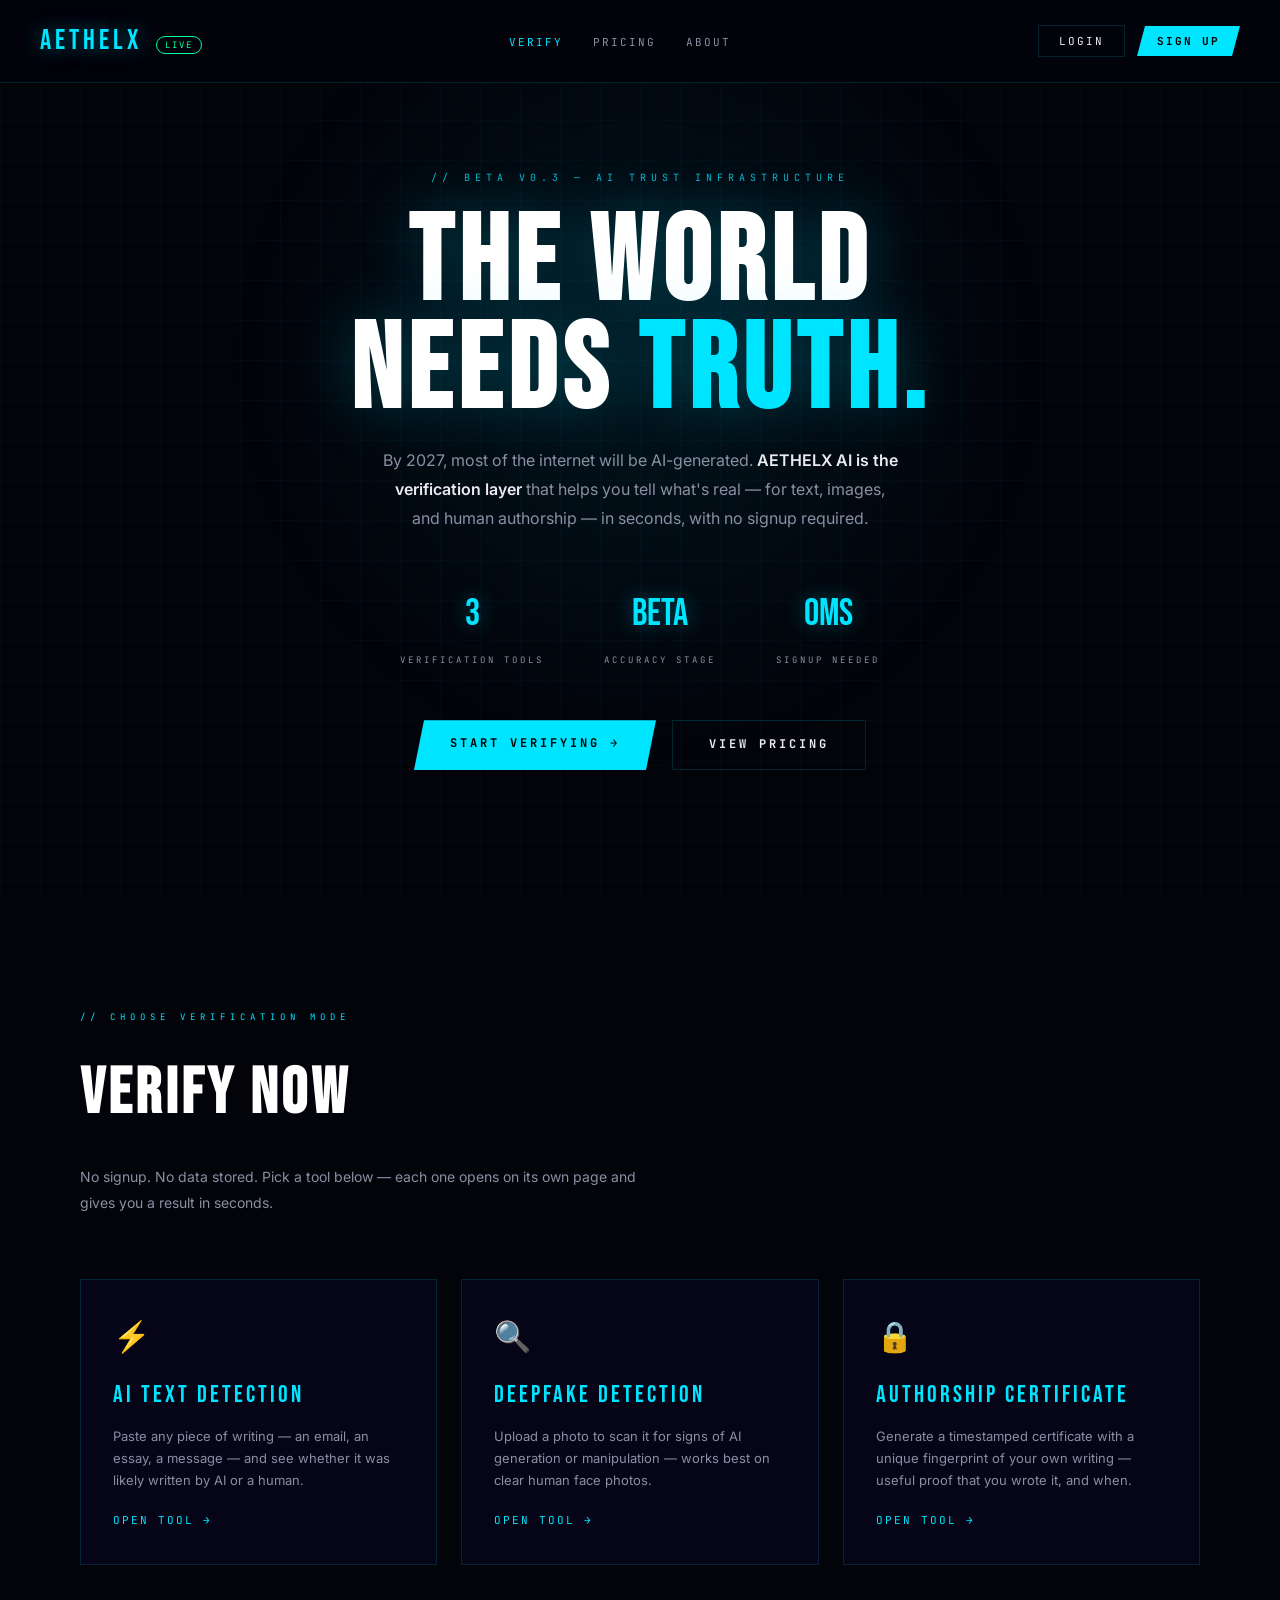
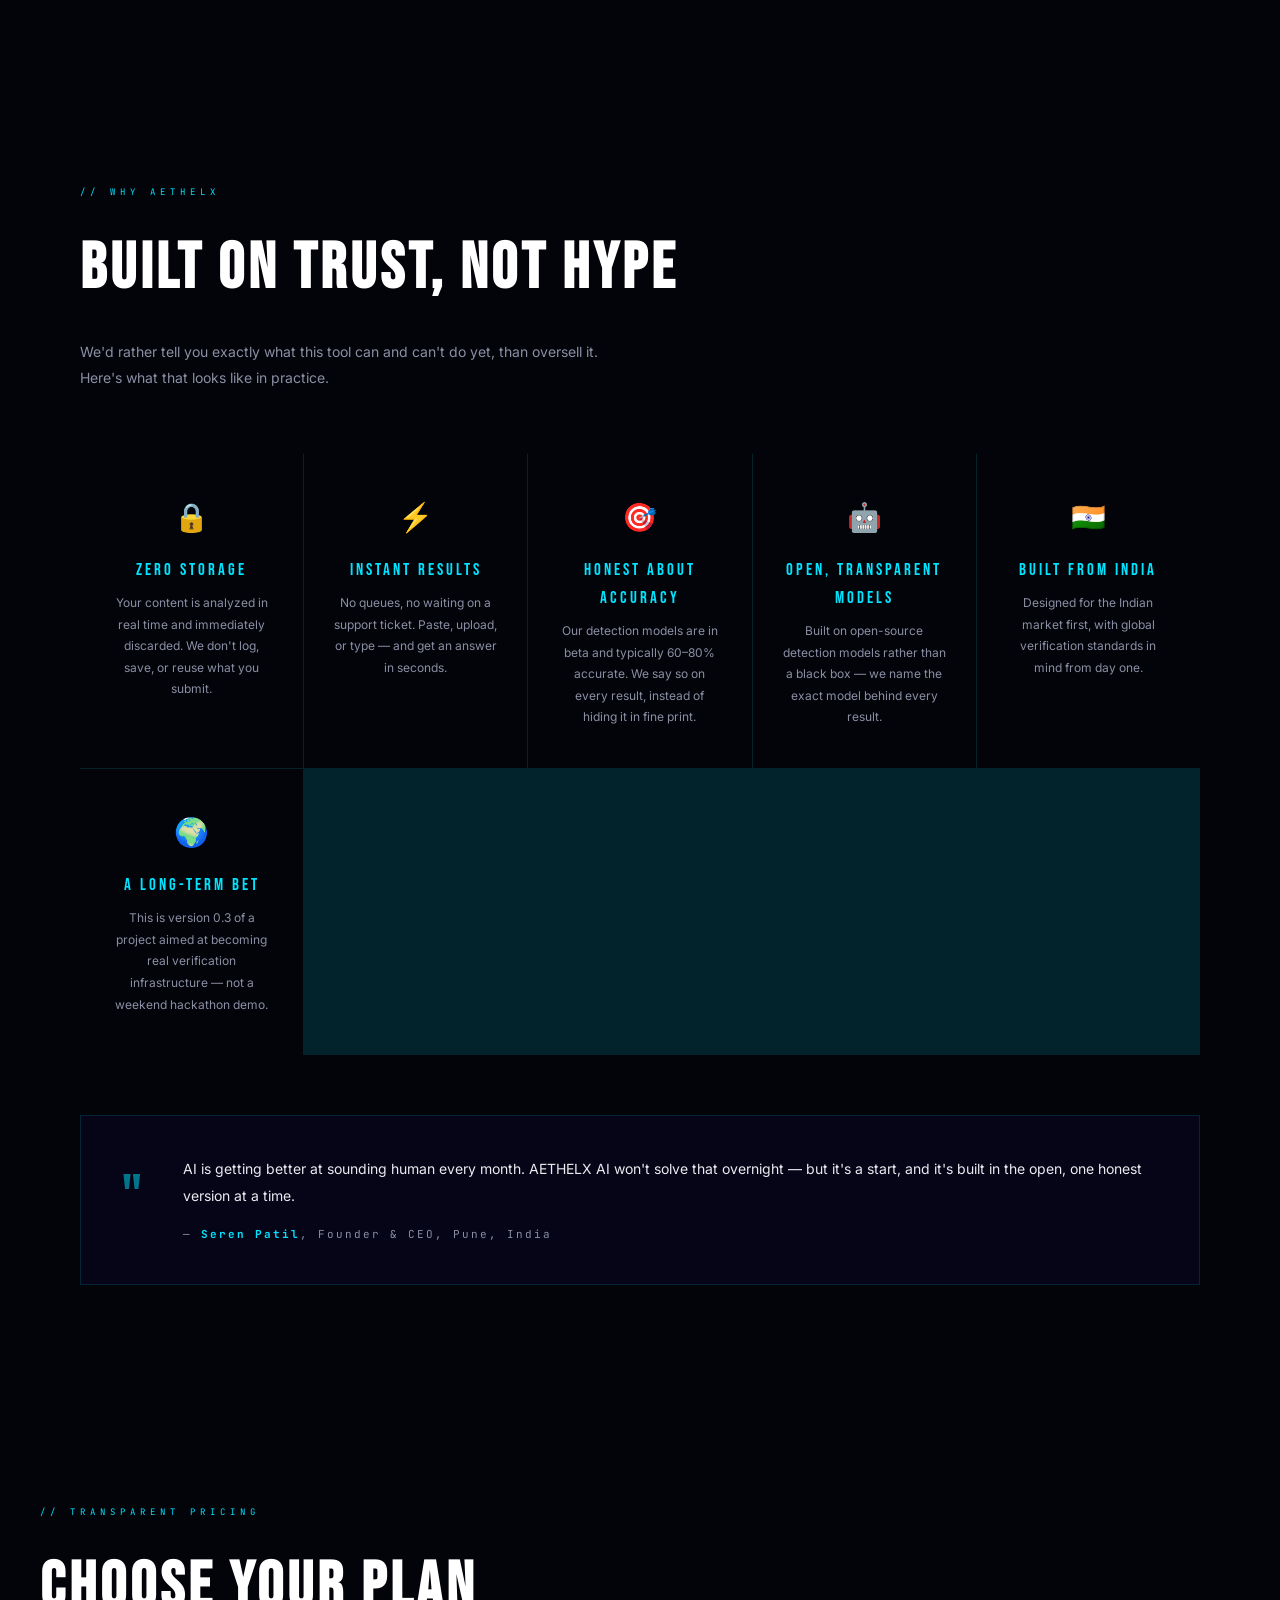
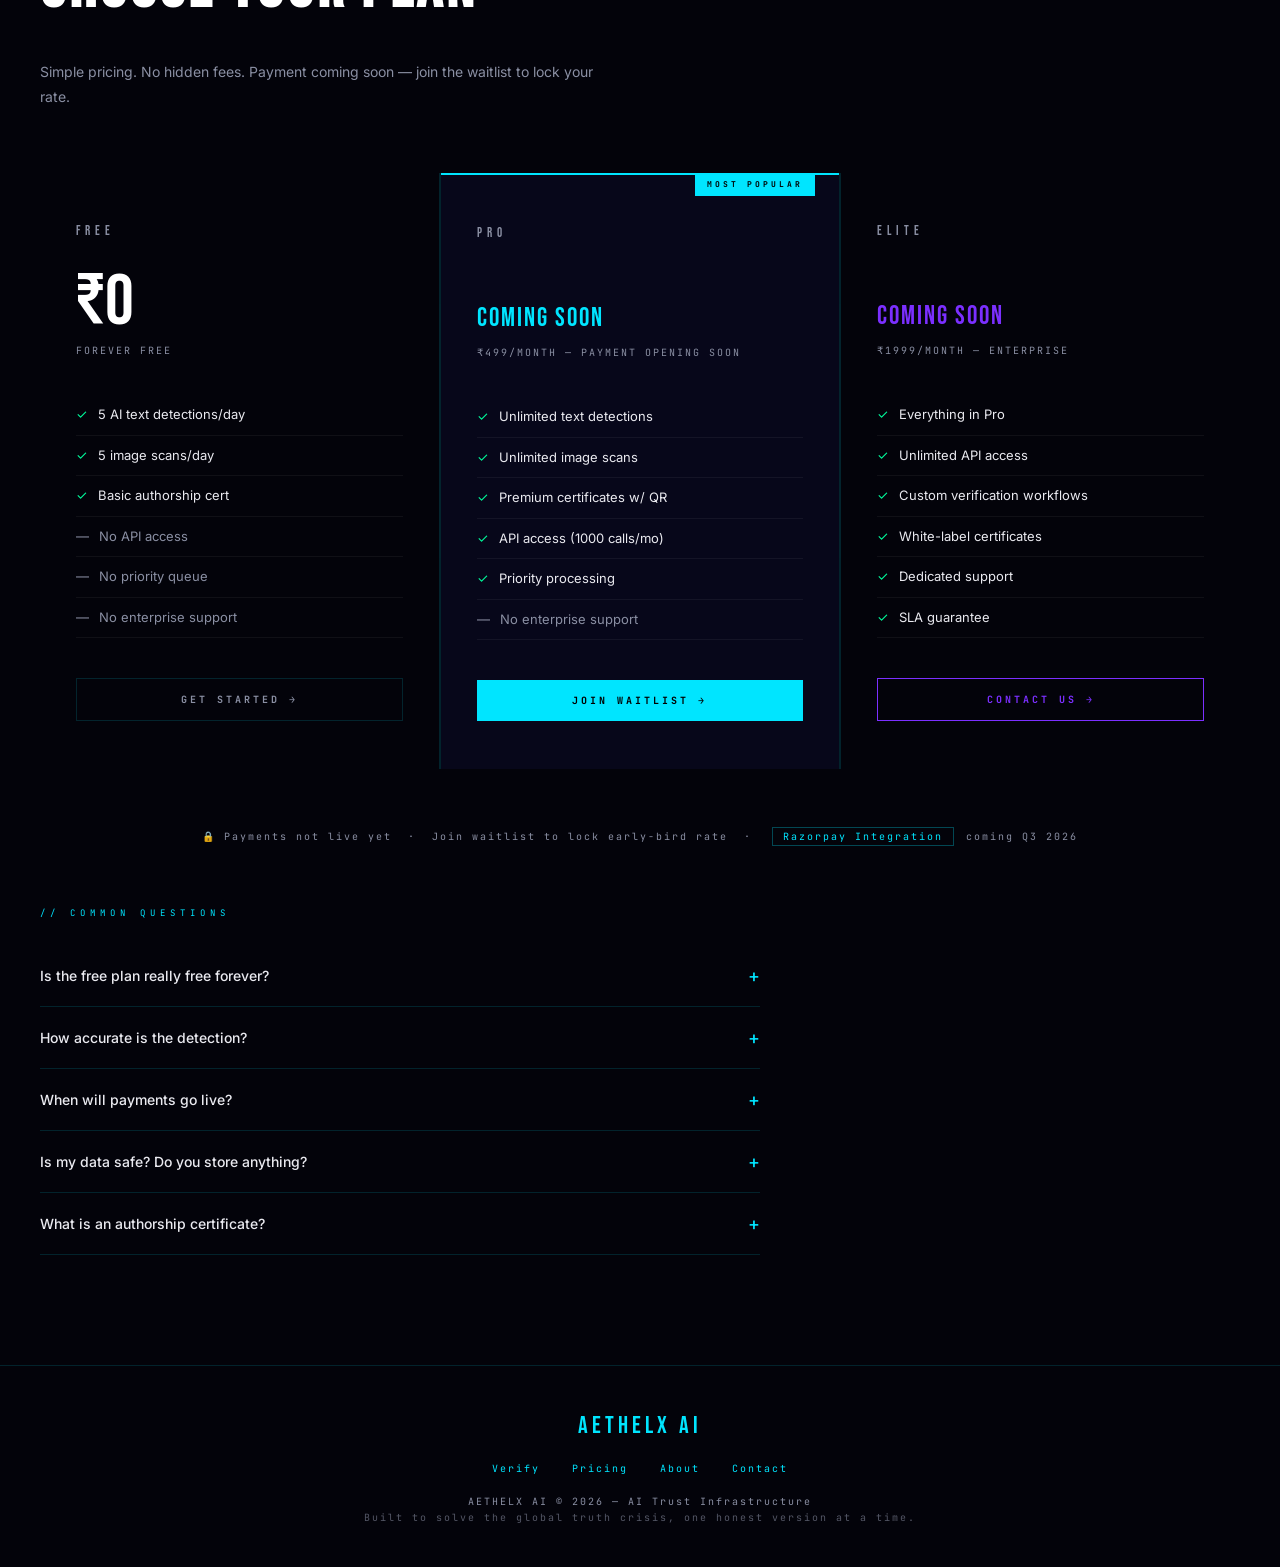
==== index.html @ ecbe35b3 "Update title and add favicon links in index.html" ====
<!DOCTYPE html>
<html lang="en">
<head>
<meta charset="UTF-8" />
<meta name="viewport" content="width=device-width, initial-scale=1.0" />
<link rel="icon" type="image/png" sizes="32x32" href="favicon-32.png" /> <link rel="icon" type="image/png" sizes="192x192" href="favicon-192.png" />
<meta name="description" content="AETHELX AI verifies what's real in a world full of AI — detect AI-written text, spot deepfake images, and certify your own writing, free and instant." />
<link href="https://fonts.googleapis.com/css2?family=Bebas+Neue&family=Inter:wght@400;500;600;700&family=JetBrains+Mono:wght@300;400;500;700&display=swap" rel="stylesheet" />
<link rel="stylesheet" href="styles.css" />
</head>
<body>

<nav>
  <div>
    <a href="index.html" class="nav-logo">AETHELX</a>
    <span class="nav-badge">LIVE</span>
  </div>
  <ul class="nav-links">
    <li><a href="index.html#tools" class="active">Verify</a></li>
    <li><a href="index.html#pricing">Pricing</a></li>
    <li><a href="index.html#about">About</a></li>
  </ul>
  <div class="nav-auth">
    <button class="btn-login" onclick="openAuth('login')">Login</button>
    <button class="btn-signup" onclick="openAuth('signup')">Sign Up</button>
  </div>
</nav>

<div class="hero">
  <p class="hero-tag">// Beta v0.3 — AI Trust Infrastructure</p>
  <h1>THE WORLD<br>NEEDS <span>TRUTH.</span></h1>
  <p class="hero-sub">By 2027, most of the internet will be AI-generated. <strong>AETHELX AI is the verification layer</strong> that helps you tell what's real — for text, images, and human authorship — in seconds, with no signup required.</p>
  <div class="hero-stats">
    <div class="stat"><span class="stat-val">3</span><span class="stat-label">Verification Tools</span></div>
    <div class="stat"><span class="stat-val">Beta</span><span class="stat-label">Accuracy Stage</span></div>
    <div class="stat"><span class="stat-val">0ms</span><span class="stat-label">Signup Needed</span></div>
  </div>
  <div class="hero-cta">
    <a href="#tools" class="cta-primary">Start Verifying →</a>
    <a href="#pricing" class="cta-secondary">View Pricing</a>
  </div>
</div>

<!-- TOOLS OVERVIEW -->
<section id="tools">
  <div class="reveal">
    <p class="section-tag">// Choose Verification Mode</p>
    <h2 class="section-title">VERIFY NOW</h2>
    <p class="section-sub">No signup. No data stored. Pick a tool below — each one opens on its own page and gives you a result in seconds.</p>
  </div>

  <div class="tools-nav-grid">
    <a href="text-detector.html" class="tools-nav-card reveal">
      <span class="tool-icon">⚡</span>
      <div class="tool-name">AI Text Detection</div>
      <p>Paste any piece of writing — an email, an essay, a message — and see whether it was likely written by AI or a human.</p>
      <span class="go">Open tool →</span>
    </a>
    <a href="image-detector.html" class="tools-nav-card reveal">
      <span class="tool-icon">🔍</span>
      <div class="tool-name">Deepfake Detection</div>
      <p>Upload a photo to scan it for signs of AI generation or manipulation — works best on clear human face photos.</p>
      <span class="go">Open tool →</span>
    </a>
    <a href="certificate.html" class="tools-nav-card reveal">
      <span class="tool-icon">🔒</span>
      <div class="tool-name">Authorship Certificate</div>
      <p>Generate a timestamped certificate with a unique fingerprint of your own writing — useful proof that you wrote it, and when.</p>
      <span class="go">Open tool →</span>
    </a>
  </div>
</section>

<!-- ABOUT / TRUST -->
<section id="about">
  <div class="reveal">
    <p class="section-tag">// Why AETHELX</p>
    <h2 class="section-title">BUILT ON TRUST, NOT HYPE</h2>
    <p class="section-sub">We'd rather tell you exactly what this tool can and can't do yet, than oversell it. Here's what that looks like in practice.</p>
  </div>

  <div class="trust-grid reveal">
    <div class="trust-item">
      <span class="trust-icon">🔒</span>
      <div class="trust-title">Zero Storage</div>
      <div class="trust-desc">Your content is analyzed in real time and immediately discarded. We don't log, save, or reuse what you submit.</div>
    </div>
    <div class="trust-item">
      <span class="trust-icon">⚡</span>
      <div class="trust-title">Instant Results</div>
      <div class="trust-desc">No queues, no waiting on a support ticket. Paste, upload, or type — and get an answer in seconds.</div>
    </div>
    <div class="trust-item">
      <span class="trust-icon">🎯</span>
      <div class="trust-title">Honest About Accuracy</div>
      <div class="trust-desc">Our detection models are in beta and typically 60–80% accurate. We say so on every result, instead of hiding it in fine print.</div>
    </div>
    <div class="trust-item">
      <span class="trust-icon">🤖</span>
      <div class="trust-title">Open, Transparent Models</div>
      <div class="trust-desc">Built on open-source detection models rather than a black box — we name the exact model behind every result.</div>
    </div>
    <div class="trust-item">
      <span class="trust-icon">🇮🇳</span>
      <div class="trust-title">Built From India</div>
      <div class="trust-desc">Designed for the Indian market first, with global verification standards in mind from day one.</div>
    </div>
    <div class="trust-item">
      <span class="trust-icon">🌍</span>
      <div class="trust-title">A Long-Term Bet</div>
      <div class="trust-desc">This is version 0.3 of a project aimed at becoming real verification infrastructure — not a weekend hackathon demo.</div>
    </div>
  </div>

  <div class="founder-note reveal">
    <div class="quote-mark">"</div>
    <div>
      <p>AI is getting better at sounding human every month. AETHELX AI won't solve that overnight — but it's a start, and it's built in the open, one honest version at a time.</p>
      <div class="sig">— <strong>Seren Patil</strong>, Founder & CEO, Pune, India</div>
    </div>
  </div>
</section>

<!-- PRICING -->
<section id="pricing" style="max-width:100%;padding:110px 40px">
  <div style="max-width:1200px;margin:0 auto">
    <div class="reveal">
      <p class="section-tag">// Transparent Pricing</p>
      <h2 class="section-title">CHOOSE YOUR PLAN</h2>
      <p class="section-sub">Simple pricing. No hidden fees. Payment coming soon — join the waitlist to lock your rate.</p>
    </div>

    <div class="pricing-grid reveal">
      <div class="pricing-card">
        <div class="plan-name">Free</div>
        <div class="plan-price">₹0</div>
        <div class="plan-period">Forever free</div>
        <ul class="plan-features">
          <li><span class="check">✓</span> 5 AI text detections/day</li>
          <li><span class="check">✓</span> 5 image scans/day</li>
          <li><span class="check">✓</span> Basic authorship cert</li>
          <li class="muted"><span class="cross">—</span> No API access</li>
          <li class="muted"><span class="cross">—</span> No priority queue</li>
          <li class="muted"><span class="cross">—</span> No enterprise support</li>
        </ul>
        <button class="btn-plan btn-plan-free" onclick="openWaitlist('Free')">GET STARTED →</button>
      </div>

      <div class="pricing-card featured">
        <div class="plan-badge">Most Popular</div>
        <div class="plan-name">Pro</div>
        <div class="plan-price"><span class="coming">COMING SOON</span></div>
        <div class="plan-period">₹499/month — Payment Opening Soon</div>
        <ul class="plan-features">
          <li><span class="check">✓</span> Unlimited text detections</li>
          <li><span class="check">✓</span> Unlimited image scans</li>
          <li><span class="check">✓</span> Premium certificates w/ QR</li>
          <li><span class="check">✓</span> API access (1000 calls/mo)</li>
          <li><span class="check">✓</span> Priority processing</li>
          <li class="muted"><span class="cross">—</span> No enterprise support</li>
        </ul>
        <button class="btn-plan btn-plan-pro" onclick="openWaitlist('Pro')">JOIN WAITLIST →</button>
      </div>

      <div class="pricing-card">
        <div class="plan-name">Elite</div>
        <div class="plan-price"><span class="coming" style="color:var(--purple)">COMING SOON</span></div>
        <div class="plan-period">₹1999/month — Enterprise</div>
        <ul class="plan-features">
          <li><span class="check">✓</span> Everything in Pro</li>
          <li><span class="check">✓</span> Unlimited API access</li>
          <li><span class="check">✓</span> Custom verification workflows</li>
          <li><span class="check">✓</span> White-label certificates</li>
          <li><span class="check">✓</span> Dedicated support</li>
          <li><span class="check">✓</span> SLA guarantee</li>
        </ul>
        <button class="btn-plan btn-plan-elite" onclick="openWaitlist('Elite')">CONTACT US →</button>
      </div>
    </div>

    <div class="pricing-note reveal">
      🔒 Payments not live yet &nbsp;·&nbsp; Join waitlist to lock early-bird rate &nbsp;·&nbsp;
      <span>Razorpay Integration</span> coming Q3 2026
    </div>

    <div class="reveal">
      <p class="section-tag" style="margin-bottom:24px">// Common Questions</p>
      <div class="faq-list">
        <div class="faq-item">
          <button class="faq-q" onclick="toggleFaq(this)">Is the free plan really free forever?<span class="arrow">+</span></button>
          <div class="faq-a">Yes. The free tier will always exist. We believe verification should be accessible to everyone. Paid plans unlock higher limits and API access for power users and businesses.</div>
        </div>
        <div class="faq-item">
          <button class="faq-q" onclick="toggleFaq(this)">How accurate is the detection?<span class="arrow">+</span></button>
          <div class="faq-a">We're upfront about this: our current models are in beta and typically 60–80% accurate, especially against the newest AI writing styles. Treat results as one signal, not a final verdict. We're actively working on improving accuracy.</div>
        </div>
        <div class="faq-item">
          <button class="faq-q" onclick="toggleFaq(this)">When will payments go live?<span class="arrow">+</span></button>
          <div class="faq-a">We're integrating Razorpay and targeting Q3 2026 for paid plan launch. Join the waitlist now to lock your early-bird pricing — waitlist members get up to 40% off.</div>
        </div>
        <div class="faq-item">
          <button class="faq-q" onclick="toggleFaq(this)">Is my data safe? Do you store anything?<span class="arrow">+</span></button>
          <div class="faq-a">Zero storage. Your text and images are processed in real-time by our AI models and immediately discarded. We never store, log, or analyze your content beyond the immediate verification request.</div>
        </div>
        <div class="faq-item">
          <button class="faq-q" onclick="toggleFaq(this)">What is an authorship certificate?<span class="arrow">+</span></button>
          <div class="faq-a">A cryptographically unique document that proves you wrote a piece of text at a specific time. It includes a unique ID, writing fingerprint analysis, and timestamp — useful for journalists, academics, and creators.</div>
        </div>
      </div>
    </div>
  </div>
</section>

<footer>
  <div style="font-family:'Bebas Neue',sans-serif;font-size:24px;letter-spacing:4px;color:var(--cyan);margin-bottom:16px;">AETHELX AI</div>
  <div style="margin-bottom:16px;">
    <a href="index.html#tools">Verify</a>
    <a href="index.html#pricing">Pricing</a>
    <a href="index.html#about">About</a>
    <a href="mailto:hello@aethelx.com">Contact</a>
  </div>
  AETHELX AI © 2026 — AI Trust Infrastructure<br>
  <span style="color:rgba(138,143,163,0.6)">Built to solve the global truth crisis, one honest version at a time.</span>
</footer>

<!-- AUTH MODAL -->
<div class="modal-overlay" id="auth-modal">
  <div class="modal">
    <button class="modal-close" onclick="closeAuth()">✕</button>
    <div class="modal-tabs">
      <button class="modal-tab active" id="tab-login" onclick="switchTab('login')">LOGIN</button>
      <button class="modal-tab" id="tab-signup" onclick="switchTab('signup')">SIGN UP</button>
    </div>
    <div id="login-form">
      <div class="modal-title">WELCOME BACK</div>
      <div class="modal-sub">Sign in to access your verification history and API keys.</div>
      <div class="form-field"><label class="form-label">Email</label><input type="email" id="login-email" placeholder="you@domain.com" /></div>
      <div class="form-field"><label class="form-label">Password</label><input type="password" id="login-pass" placeholder="••••••••" /></div>
      <button class="btn-auth" onclick="handleLogin()">LOGIN →</button>
      <div class="form-alt">No account? <a onclick="switchTab('signup')">Sign up free</a></div>
    </div>
    <div id="signup-form" style="display:none">
      <div class="modal-title">JOIN AETHELX</div>
      <div class="modal-sub">Create your free account. No credit card required.</div>
      <div class="form-field"><label class="form-label">Full Name</label><input type="text" id="signup-name" placeholder="Seren Patil" /></div>
      <div class="form-field"><label class="form-label">Email</label><input type="email" id="signup-email" placeholder="you@domain.com" /></div>
      <div class="form-field"><label class="form-label">Password</label><input type="password" id="signup-pass" placeholder="Min 8 characters" /></div>
      <button class="btn-auth" onclick="handleSignup()">CREATE ACCOUNT →</button>
      <div class="form-alt">Have an account? <a onclick="switchTab('login')">Login</a></div>
    </div>
    <div class="auth-success" id="auth-success">
      <span class="big">✅</span>
      <p id="success-msg">ACCOUNT CREATED — WELCOME TO AETHELX</p>
    </div>
  </div>
</div>

<!-- WAITLIST MODAL -->
<div class="waitlist-overlay" id="waitlist-modal">
  <div class="waitlist-box">
    <button class="modal-close" onclick="closeWaitlist()">✕</button>
    <div class="waitlist-plan-name" id="waitlist-plan-label">PRO PLAN</div>
    <div class="modal-title">JOIN WAITLIST</div>
    <div class="modal-sub">Payments open Q3 2026. Join now to lock early-bird pricing — up to 40% off.</div>
    <div class="form-field"><label class="form-label">Your Name</label><input type="text" id="wl-name" placeholder="Your name" /></div>
    <div class="form-field"><label class="form-label">Email</label><input type="email" id="wl-email" placeholder="you@domain.com" /></div>
    <button class="btn-auth" onclick="submitWaitlist()">LOCK MY SPOT →</button>
    <div id="wl-success" style="display:none;text-align:center;padding:20px">
      <div style="font-size:40px;margin-bottom:12px">🎯</div>
      <div style="color:var(--green);font-family:'JetBrains Mono',monospace;font-size:11px;letter-spacing:2px">YOU'RE ON THE LIST!</div>
      <div style="color:var(--muted);font-size:12px;margin-top:8px">We'll notify you when payments go live.</div>
    </div>
  </div>
</div>

<div class="notif" id="notif"></div>

<script src="shared.js"></script>
</body>
</html>
---- styles.css ----
/* ═══════════════════════════════════════════
   AETHELX — Shared Styles (v2, polished)
   Used by: index.html, text-detector.html,
            image-detector.html, certificate.html
   ═══════════════════════════════════════════ */

:root {
  --bg: #03030a;
  --bg2: #07071a;
  --cyan: #00e5ff;
  --cyan2: #00b8d4;
  --green: #00ff9d;
  --red: #ff3d71;
  --purple: #7b2fff;
  --text: #eaeaf0;
  --muted: #8a8fa3;
  --border: rgba(0,229,255,0.14);
  --glass: rgba(0,229,255,0.04);
  --card: rgba(7,7,26,0.85);
}

*, *::before, *::after { box-sizing: border-box; margin: 0; padding: 0; }
html { scroll-behavior: smooth; }

body {
  background: var(--bg);
  color: var(--text);
  font-family: 'Inter', -apple-system, sans-serif;
  font-size: 15px;
  line-height: 1.65;
  min-height: 100vh;
  overflow-x: hidden;
}

.mono { font-family: 'JetBrains Mono', monospace; }

body::before {
  content: '';
  position: fixed;
  inset: 0;
  background-image:
    linear-gradient(rgba(0,229,255,0.03) 1px, transparent 1px),
    linear-gradient(90deg, rgba(0,229,255,0.03) 1px, transparent 1px);
  background-size: 40px 40px;
  pointer-events: none;
  z-index: 0;
}

/* Soft ambient glow behind hero content — adds depth without a heavy image */
body::after {
  content: '';
  position: fixed;
  top: -10%;
  left: 50%;
  transform: translateX(-50%);
  width: 900px;
  height: 900px;
  background: radial-gradient(circle, rgba(0,229,255,0.08) 0%, transparent 65%);
  pointer-events: none;
  z-index: 0;
}

/* ─── NAV ─── */
nav {
  position: fixed; top: 0; left: 0; right: 0; z-index: 100;
  display: flex; align-items: center; justify-content: space-between;
  padding: 18px 40px;
  background: rgba(3,3,10,0.9);
  backdrop-filter: blur(12px);
  border-bottom: 1px solid var(--border);
}

.nav-logo {
  font-family: 'Bebas Neue', sans-serif;
  font-size: 28px; letter-spacing: 4px; color: var(--cyan);
  text-shadow: 0 0 20px rgba(0,229,255,0.5);
  text-decoration: none;
}

.nav-badge {
  font-family: 'JetBrains Mono', monospace;
  font-size: 9px; letter-spacing: 2px; color: var(--green);
  border: 1px solid var(--green); padding: 2px 8px; border-radius: 20px;
  margin-left: 10px; vertical-align: middle; animation: pulse 2s infinite;
}
@keyframes pulse { 0%,100%{opacity:1} 50%{opacity:0.4} }

.nav-links { display: flex; gap: 30px; align-items: center; list-style: none; }
.nav-links a {
  color: var(--muted); text-decoration: none;
  font-family: 'JetBrains Mono', monospace;
  font-size: 11px; letter-spacing: 2px; text-transform: uppercase;
  transition: color 0.3s;
}
.nav-links a:hover, .nav-links a.active { color: var(--cyan); }

.nav-auth { display: flex; gap: 12px; align-items: center; }

.btn-login {
  background: transparent; border: 1px solid var(--border); color: var(--text);
  font-family: 'JetBrains Mono', monospace; font-size: 11px; letter-spacing: 2px;
  padding: 8px 20px; cursor: pointer; transition: all 0.3s; text-transform: uppercase;
}
.btn-login:hover { border-color: var(--cyan); color: var(--cyan); }

.btn-signup {
  background: var(--cyan); border: none; color: #000;
  font-family: 'JetBrains Mono', monospace; font-size: 11px; font-weight: 700;
  letter-spacing: 2px; padding: 8px 20px; cursor: pointer; transition: all 0.3s;
  text-transform: uppercase;
  clip-path: polygon(8px 0%, 100% 0%, calc(100% - 8px) 100%, 0% 100%);
}
.btn-signup:hover { background: var(--green); transform: translateY(-1px); box-shadow: 0 4px 20px rgba(0,255,157,0.3); }

/* ─── PAGE HEADER (tool pages) ─── */
.page-header { padding: 140px 40px 60px; text-align: center; position: relative; z-index: 1; }
.page-tag {
  font-family: 'JetBrains Mono', monospace;
  font-size: 10px; letter-spacing: 5px; color: var(--cyan);
  text-transform: uppercase; margin-bottom: 20px; opacity: 0.8;
}
.page-title {
  font-family: 'Bebas Neue', sans-serif;
  font-size: clamp(40px, 7vw, 76px);
  letter-spacing: 4px; color: #fff; margin-bottom: 16px;
  text-shadow: 0 0 60px rgba(0,229,255,0.2);
}
.page-sub { font-size: 15px; color: var(--muted); max-width: 560px; margin: 0 auto; line-height: 1.8; }
.back-link {
  display: inline-block; margin-top: 24px;
  font-family: 'JetBrains Mono', monospace;
  font-size: 11px; letter-spacing: 2px; color: var(--muted);
  text-decoration: none; transition: color 0.3s;
}
.back-link:hover { color: var(--cyan); }

/* ─── HERO (homepage) ─── */
.hero {
  position: relative; min-height: 100vh;
  display: flex; flex-direction: column; align-items: center; justify-content: center;
  text-align: center; padding: 120px 40px 80px; z-index: 1;
}
.hero-tag {
  font-family: 'JetBrains Mono', monospace;
  font-size: 10px; letter-spacing: 5px; color: var(--cyan);
  text-transform: uppercase; margin-bottom: 24px; opacity: 0.8;
}
.hero h1 {
  font-family: 'Bebas Neue', sans-serif;
  font-size: clamp(56px, 10vw, 120px); line-height: 0.9; letter-spacing: 6px;
  color: #fff; text-shadow: 0 0 60px rgba(0,229,255,0.25); margin-bottom: 20px;
}
.hero h1 span { color: var(--cyan); }
.hero-sub {
  font-size: 16px; color: var(--muted); max-width: 520px; line-height: 1.8;
  margin-bottom: 50px;
}
.hero-sub strong { color: var(--text); font-weight: 600; }
.hero-stats { display: flex; gap: 60px; justify-content: center; margin-bottom: 50px; flex-wrap: wrap; }
.stat { text-align: center; }
.stat-val { font-family: 'Bebas Neue', sans-serif; font-size: 38px; color: var(--cyan); display: block; text-shadow: 0 0 20px rgba(0,229,255,0.35); }
.stat-label {
  font-family: 'JetBrains Mono', monospace;
  font-size: 9px; letter-spacing: 3px; color: var(--muted); text-transform: uppercase;
}
.hero-cta { display: flex; gap: 16px; flex-wrap: wrap; justify-content: center; }

.cta-primary, .cta-secondary {
  font-family: 'JetBrains Mono', monospace; font-weight: 700; font-size: 12px;
  letter-spacing: 3px; padding: 14px 36px; cursor: pointer; text-transform: uppercase;
  transition: all 0.3s; text-decoration: none; display: inline-block; border: none;
}
.cta-primary {
  background: var(--cyan); color: #000;
  clip-path: polygon(10px 0%, 100% 0%, calc(100% - 10px) 100%, 0% 100%);
}
.cta-primary:hover { background: var(--green); transform: translateY(-2px); box-shadow: 0 6px 24px rgba(0,255,157,0.3); }
.cta-secondary { background: transparent; color: var(--text); border: 1px solid var(--border); }
.cta-secondary:hover { border-color: var(--cyan); color: var(--cyan); box-shadow: 0 0 20px rgba(0,229,255,0.15); }

/* ─── SECTION COMMON ─── */
section { position: relative; z-index: 1; padding: 110px 40px; max-width: 1200px; margin: 0 auto; }
.section-tag {
  font-family: 'JetBrains Mono', monospace;
  font-size: 9px; letter-spacing: 5px; color: var(--cyan); text-transform: uppercase; margin-bottom: 16px;
}
.section-title {
  font-family: 'Bebas Neue', sans-serif;
  font-size: clamp(36px, 5vw, 64px); letter-spacing: 4px; color: #fff; margin-bottom: 18px;
}
.section-sub { font-size: 14px; color: var(--muted); line-height: 1.8; max-width: 560px; margin-bottom: 64px; }

/* ─── TOOL CARD (tool pages) ─── */
.tool-page-wrap { max-width: 640px; margin: 0 auto; padding: 0 40px 100px; position: relative; z-index: 1; }
.tool-card {
  background: var(--card); border: 1px solid var(--border); padding: 40px;
  backdrop-filter: blur(10px); position: relative; overflow: hidden;
}
.tool-card::before {
  content: ''; position: absolute; top: 0; left: 0; right: 0; height: 1px;
  background: linear-gradient(90deg, transparent, var(--cyan), transparent);
}
.tool-icon { font-size: 30px; margin-bottom: 16px; display: block; }
.tool-name { font-family: 'Bebas Neue', sans-serif; font-size: 24px; letter-spacing: 3px; color: var(--cyan); margin-bottom: 8px; }
.tool-model {
  font-family: 'JetBrains Mono', monospace;
  font-size: 9px; letter-spacing: 2px; color: var(--muted); margin-bottom: 8px; text-transform: uppercase;
}
.tool-disclaimer {
  font-size: 12px; color: var(--muted); line-height: 1.7;
  background: rgba(255,61,113,0.06); border-left: 2px solid var(--red);
  padding: 12px 14px; margin-bottom: 24px;
}
.tool-disclaimer strong { color: var(--red); }

textarea, input[type="text"], input[type="email"], input[type="password"] {
  width: 100%; background: rgba(0,0,0,0.4); border: 1px solid var(--border);
  color: var(--text); font-family: 'Inter', sans-serif; font-size: 14px;
  padding: 14px; resize: vertical; transition: border-color 0.3s, box-shadow 0.3s; outline: none; min-height: 130px;
}
textarea:focus, input:focus { border-color: var(--cyan); box-shadow: 0 0 0 3px rgba(0,229,255,0.08); }
input[type="text"], input[type="email"], input[type="password"] { min-height: unset; height: 46px; resize: none; }

.char-count {
  font-family: 'JetBrains Mono', monospace;
  font-size: 10px; letter-spacing: 2px; color: var(--muted); margin: 8px 0; text-align: right;
}

.btn-action {
  width: 100%; background: transparent; border: 1px solid var(--cyan); color: var(--cyan);
  font-family: 'JetBrains Mono', monospace; font-size: 12px; font-weight: 700; letter-spacing: 3px;
  padding: 14px; cursor: pointer; text-transform: uppercase; transition: all 0.3s; margin-top: 14px;
}
.btn-action:hover { background: var(--cyan); color: #000; box-shadow: 0 4px 20px rgba(0,229,255,0.25); }
.btn-action:disabled { opacity: 0.4; cursor: not-allowed; }

.result-box {
  margin-top: 24px; padding: 20px; background: rgba(0,0,0,0.3); border: 1px solid var(--border);
  display: none; font-size: 13px; line-height: 1.8; color: var(--text);
}
.result-box.show { display: block; animation: fadeUp 0.4s ease; }
@keyframes fadeUp { from { opacity: 0; transform: translateY(8px); } to { opacity: 1; transform: translateY(0); } }
.result-score { font-family: 'Bebas Neue', sans-serif; font-size: 52px; text-align: center; padding: 10px 0; }
.result-ai { color: var(--red); }
.result-human { color: var(--green); }
.result-label {
  text-align: center; font-family: 'JetBrains Mono', monospace;
  font-size: 11px; letter-spacing: 3px; text-transform: uppercase; color: var(--muted); margin-bottom: 12px;
}
.result-bar { height: 4px; background: rgba(255,255,255,0.1); margin: 8px 0; border-radius: 2px; overflow: hidden; }
.result-bar-fill { height: 100%; background: var(--cyan); transition: width 0.8s ease; }

.drop-zone {
  border: 1px dashed var(--border); padding: 44px; text-align: center; cursor: pointer;
  transition: border-color 0.3s, background 0.3s; background: rgba(0,0,0,0.2);
}
.drop-zone:hover, .drop-zone.drag-over { border-color: var(--cyan); background: rgba(0,229,255,0.03); }
.drop-zone input[type="file"] { display: none; }
.drop-text { font-size: 13px; color: var(--muted); line-height: 2; }
.drop-text small { font-family: 'JetBrains Mono', monospace; font-size: 10px; letter-spacing: 1px; }
#preview-img { max-width: 100%; margin-top: 16px; border: 1px solid var(--border); display: none; }

/* ─── PRICING ─── */
#pricing { max-width: 1200px; }
.pricing-grid { display: grid; grid-template-columns: repeat(3, 1fr); gap: 2px; background: var(--border); margin-bottom: 60px; }
@media (max-width: 768px) {
  .pricing-grid { grid-template-columns: 1fr; }
  nav { padding: 16px 20px; }
  .nav-links { display: none; }
  .tool-page-wrap { padding: 0 20px 80px; }
  section { padding: 80px 24px; }
  .founder-note { flex-direction: column; }
}
.pricing-card { background: var(--bg); padding: 48px 36px; position: relative; transition: background 0.3s; display: flex; flex-direction: column; }
.pricing-card:hover { background: var(--bg2); }
.pricing-card.featured { background: var(--bg2); border-top: 2px solid var(--cyan); }
.plan-badge {
  position: absolute; top: -1px; right: 24px; background: var(--cyan); color: #000;
  font-family: 'JetBrains Mono', monospace; font-size: 8px; font-weight: 700; letter-spacing: 3px;
  padding: 4px 12px; text-transform: uppercase;
}
.plan-name {
  font-family: 'Bebas Neue', sans-serif; font-size: 13px; letter-spacing: 5px; color: var(--muted);
  text-transform: uppercase; margin-bottom: 24px;
}
.plan-price { font-family: 'Bebas Neue', sans-serif; font-size: 72px; line-height: 1; color: #fff; margin-bottom: 4px; }
.plan-price sup { font-size: 24px; vertical-align: top; margin-top: 16px; display: inline-block; color: var(--muted); }
.plan-price .coming { font-size: 26px; color: var(--cyan); letter-spacing: 2px; font-family: 'Bebas Neue', sans-serif; }
.plan-period {
  font-family: 'JetBrains Mono', monospace; font-size: 10px; letter-spacing: 2px; color: var(--muted);
  margin-bottom: 36px; text-transform: uppercase;
}
.plan-features { list-style: none; margin-bottom: 40px; flex: 1; }
.plan-features li {
  font-size: 13px; color: var(--text); padding: 10px 0; border-bottom: 1px solid rgba(255,255,255,0.05);
  display: flex; align-items: center; gap: 10px; line-height: 1.5;
}
.plan-features li .check { color: var(--green); font-size: 13px; flex-shrink: 0; }
.plan-features li .cross { color: var(--muted); font-size: 13px; flex-shrink: 0; }
.plan-features li.muted { color: var(--muted); }
.btn-plan {
  width: 100%; padding: 14px; font-family: 'JetBrains Mono', monospace; font-size: 10px; font-weight: 700;
  letter-spacing: 3px; text-transform: uppercase; cursor: pointer; transition: all 0.3s; border: none;
}
.btn-plan-free { background: transparent; border: 1px solid var(--border); color: var(--muted); }
.btn-plan-free:hover { border-color: var(--cyan); color: var(--cyan); }
.btn-plan-pro { background: var(--cyan); color: #000; }
.btn-plan-pro:hover { background: var(--green); transform: translateY(-2px); box-shadow: 0 6px 20px rgba(0,255,157,0.25); }
.btn-plan-elite { background: transparent; border: 1px solid var(--purple); color: var(--purple); }
.btn-plan-elite:hover { background: var(--purple); color: #fff; }
.pricing-note {
  text-align: center; font-family: 'JetBrains Mono', monospace;
  font-size: 10px; letter-spacing: 2px; color: var(--muted); margin-bottom: 60px;
}
.pricing-note span { color: var(--cyan); border: 1px solid rgba(0,229,255,0.3); padding: 2px 10px; margin: 0 4px; }

/* ─── FAQ ─── */
.faq-list { max-width: 720px; }
.faq-item { border-bottom: 1px solid var(--border); overflow: hidden; }
.faq-q {
  width: 100%; background: none; border: none; color: var(--text); font-family: 'Inter', sans-serif;
  font-size: 14px; font-weight: 500; padding: 20px 0; text-align: left; cursor: pointer;
  display: flex; justify-content: space-between; align-items: center; transition: color 0.3s;
}
.faq-q:hover { color: var(--cyan); }
.faq-q .arrow { font-size: 18px; transition: transform 0.3s; color: var(--cyan); }
.faq-q.open .arrow { transform: rotate(45deg); }
.faq-a {
  max-height: 0; overflow: hidden; font-size: 13px; color: var(--muted); line-height: 1.9;
  transition: max-height 0.4s ease, padding 0.3s;
}
.faq-a.open { max-height: 220px; padding-bottom: 20px; }

/* ─── TRUST GRID (expanded, with hover lift) ─── */
.trust-grid { display: grid; grid-template-columns: repeat(auto-fit, minmax(220px, 1fr)); gap: 1px; background: var(--border); }
.trust-item { background: var(--bg); padding: 40px 30px; text-align: center; transition: background 0.3s, transform 0.3s; }
.trust-item:hover { background: var(--bg2); transform: translateY(-3px); }
.trust-icon { font-size: 28px; margin-bottom: 16px; display: block; }
.trust-title { font-family: 'Bebas Neue', sans-serif; font-size: 17px; letter-spacing: 3px; color: var(--cyan); margin-bottom: 8px; }
.trust-desc { font-size: 12px; color: var(--muted); line-height: 1.8; }

/* ─── FOUNDER / ABOUT NOTE ─── */
.founder-note {
  display: flex; gap: 40px; align-items: center; margin-top: 60px;
  background: var(--card); border: 1px solid var(--border); padding: 40px;
}
.founder-note .quote-mark { font-family: 'Bebas Neue', sans-serif; font-size: 64px; color: var(--cyan); line-height: 1; opacity: 0.5; }
.founder-note p { font-size: 14px; color: var(--text); line-height: 1.9; }
.founder-note .sig { margin-top: 16px; font-family: 'JetBrains Mono', monospace; font-size: 11px; letter-spacing: 2px; color: var(--muted); }
.founder-note .sig strong { color: var(--cyan); }

/* ─── TOOLS OVERVIEW GRID ─── */
.tools-nav-grid { display: grid; grid-template-columns: repeat(auto-fit, minmax(280px, 1fr)); gap: 24px; }
.tools-nav-card {
  background: var(--card); border: 1px solid var(--border); padding: 32px; text-decoration: none;
  display: block; transition: border-color 0.3s, transform 0.3s, box-shadow 0.3s; position: relative; overflow: hidden;
}
.tools-nav-card::before {
  content: ''; position: absolute; top: 0; left: 0; right: 0; height: 1px;
  background: linear-gradient(90deg, transparent, var(--cyan), transparent); opacity: 0; transition: opacity 0.3s;
}
.tools-nav-card:hover { border-color: rgba(0,229,255,0.35); transform: translateY(-4px); box-shadow: 0 12px 32px rgba(0,229,255,0.08); }
.tools-nav-card:hover::before { opacity: 1; }
.tools-nav-card .tool-icon { margin-bottom: 14px; }
.tools-nav-card .tool-name { margin-bottom: 10px; }
.tools-nav-card p { font-size: 13px; color: var(--muted); line-height: 1.7; margin-bottom: 16px; }
.tools-nav-card .go {
  font-family: 'JetBrains Mono', monospace; font-size: 11px; letter-spacing: 2px;
  color: var(--cyan); text-transform: uppercase;
}

/* ─── MODALS ─── */
.modal-overlay, .waitlist-overlay {
  position: fixed; inset: 0; background: rgba(0,0,0,0.8); backdrop-filter: blur(8px);
  z-index: 999; display: flex; align-items: center; justify-content: center;
  opacity: 0; pointer-events: none; transition: opacity 0.3s;
}
.modal-overlay.open, .waitlist-overlay.open { opacity: 1; pointer-events: all; }
.modal, .waitlist-box {
  background: var(--bg2); border: 1px solid var(--border); padding: 48px; width: 100%;
  max-width: 440px; position: relative; transform: translateY(20px); transition: transform 0.3s;
}
.waitlist-box { border-top: 2px solid var(--cyan); max-width: 420px; transform: scale(0.95); }
.modal-overlay.open .modal { transform: translateY(0); }
.waitlist-overlay.open .waitlist-box { transform: scale(1); }
.modal-close {
  position: absolute; top: 16px; right: 20px; background: none; border: none; color: var(--muted);
  font-size: 20px; cursor: pointer; transition: color 0.3s;
}
.modal-close:hover { color: var(--red); }
.modal-tabs { display: flex; margin-bottom: 36px; border-bottom: 1px solid var(--border); }
.modal-tab {
  flex: 1; background: none; border: none; color: var(--muted); font-family: 'JetBrains Mono', monospace;
  font-size: 10px; letter-spacing: 3px; padding: 12px; cursor: pointer; text-transform: uppercase;
  border-bottom: 2px solid transparent; margin-bottom: -1px; transition: all 0.3s;
}
.modal-tab.active { color: var(--cyan); border-bottom-color: var(--cyan); }
.modal-title { font-family: 'Bebas Neue', sans-serif; font-size: 32px; letter-spacing: 4px; color: #fff; margin-bottom: 8px; }
.modal-sub { font-size: 13px; color: var(--muted); margin-bottom: 30px; line-height: 1.8; }
.form-field { margin-bottom: 16px; }
.form-label {
  display: block; font-family: 'JetBrains Mono', monospace; font-size: 9px; letter-spacing: 3px;
  color: var(--muted); text-transform: uppercase; margin-bottom: 8px;
}
.btn-auth {
  width: 100%; background: var(--cyan); color: #000; font-family: 'JetBrains Mono', monospace;
  font-size: 11px; font-weight: 700; letter-spacing: 3px; padding: 14px; border: none; cursor: pointer;
  text-transform: uppercase; margin-top: 24px; transition: all 0.3s;
  clip-path: polygon(10px 0%, 100% 0%, calc(100% - 10px) 100%, 0% 100%);
}
.btn-auth:hover { background: var(--green); box-shadow: 0 4px 20px rgba(0,255,157,0.25); }
.form-alt { text-align: center; font-size: 12px; color: var(--muted); margin-top: 20px; }
.form-alt a { color: var(--cyan); cursor: pointer; text-decoration: none; }
.auth-success { text-align: center; padding: 20px; display: none; }
.auth-success .big { font-size: 48px; margin-bottom: 16px; display: block; }
.auth-success p { font-family: 'JetBrains Mono', monospace; font-size: 12px; letter-spacing: 2px; color: var(--green); }
.waitlist-plan-name { font-family: 'JetBrains Mono', monospace; font-size: 9px; letter-spacing: 4px; color: var(--cyan); text-transform: uppercase; margin-bottom: 8px; }

/* ─── FOOTER ─── */
footer {
  position: relative; z-index: 1; border-top: 1px solid var(--border); padding: 40px;
  text-align: center; font-family: 'JetBrains Mono', monospace; font-size: 10px; letter-spacing: 2px; color: var(--muted);
}
footer a { color: var(--cyan); text-decoration: none; margin: 0 12px; }
footer a:hover { color: var(--green); }

/* ─── LOADER / NOTIF / REVEAL ─── */
.loader {
  display: none; text-align: center; padding: 20px; font-family: 'JetBrains Mono', monospace;
  font-size: 10px; letter-spacing: 3px; color: var(--cyan); animation: blink 1s infinite;
}
@keyframes blink { 0%,100%{opacity:1} 50%{opacity:0.3} }
.loader.show { display: block; }
.reveal { opacity: 0; transform: translateY(30px); transition: opacity 0.7s cubic-bezier(.2,.7,.3,1), transform 0.7s cubic-bezier(.2,.7,.3,1); }
.reveal.visible { opacity: 1; transform: translateY(0); }
/* Stagger children of a grid slightly so cards don't all pop in at once */
.tools-nav-grid.reveal.visible > *,
.trust-grid.reveal.visible > * { animation: none; }
.notif {
  position: fixed; bottom: 30px; right: 30px; background: var(--bg2); border: 1px solid var(--cyan);
  color: var(--cyan); font-family: 'JetBrains Mono', monospace; font-size: 11px; letter-spacing: 2px;
  padding: 14px 24px; z-index: 9999; transform: translateY(80px); opacity: 0; transition: all 0.4s;
}
.notif.show { transform: translateY(0); opacity: 1; }
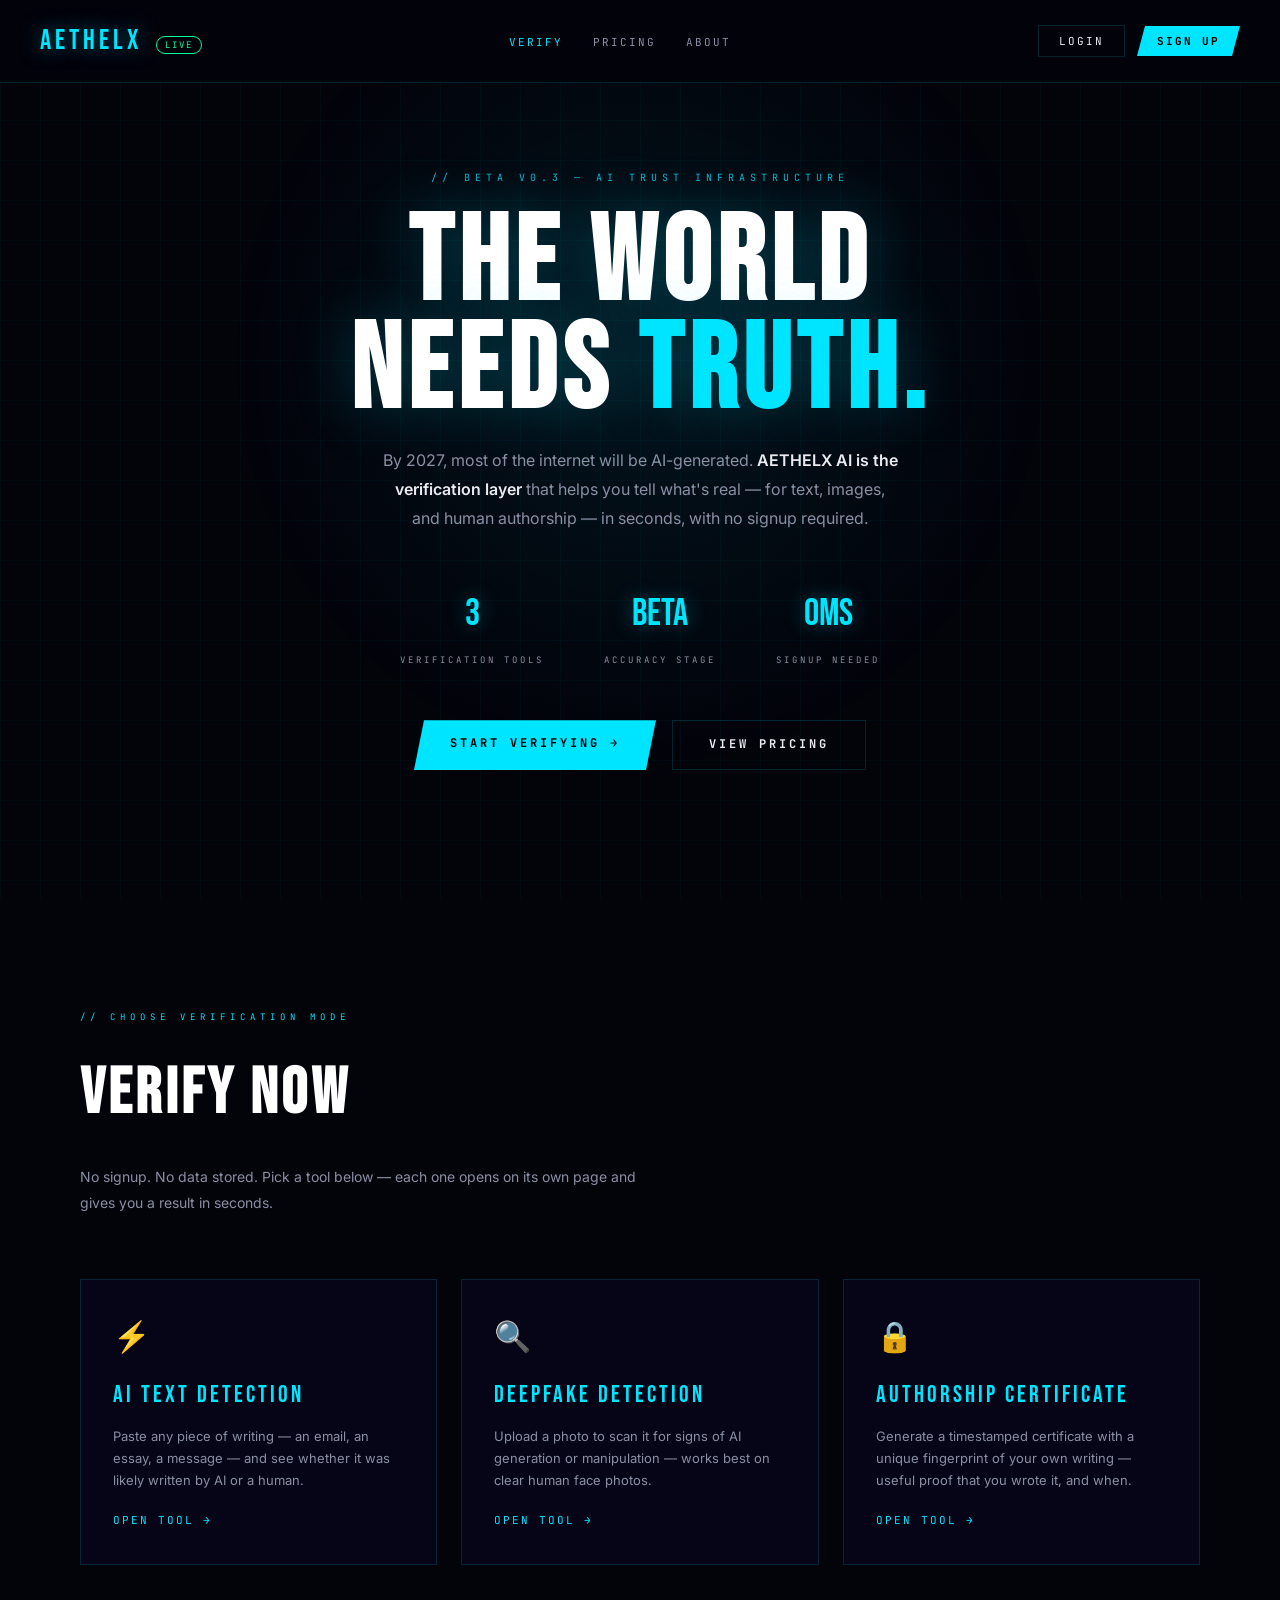
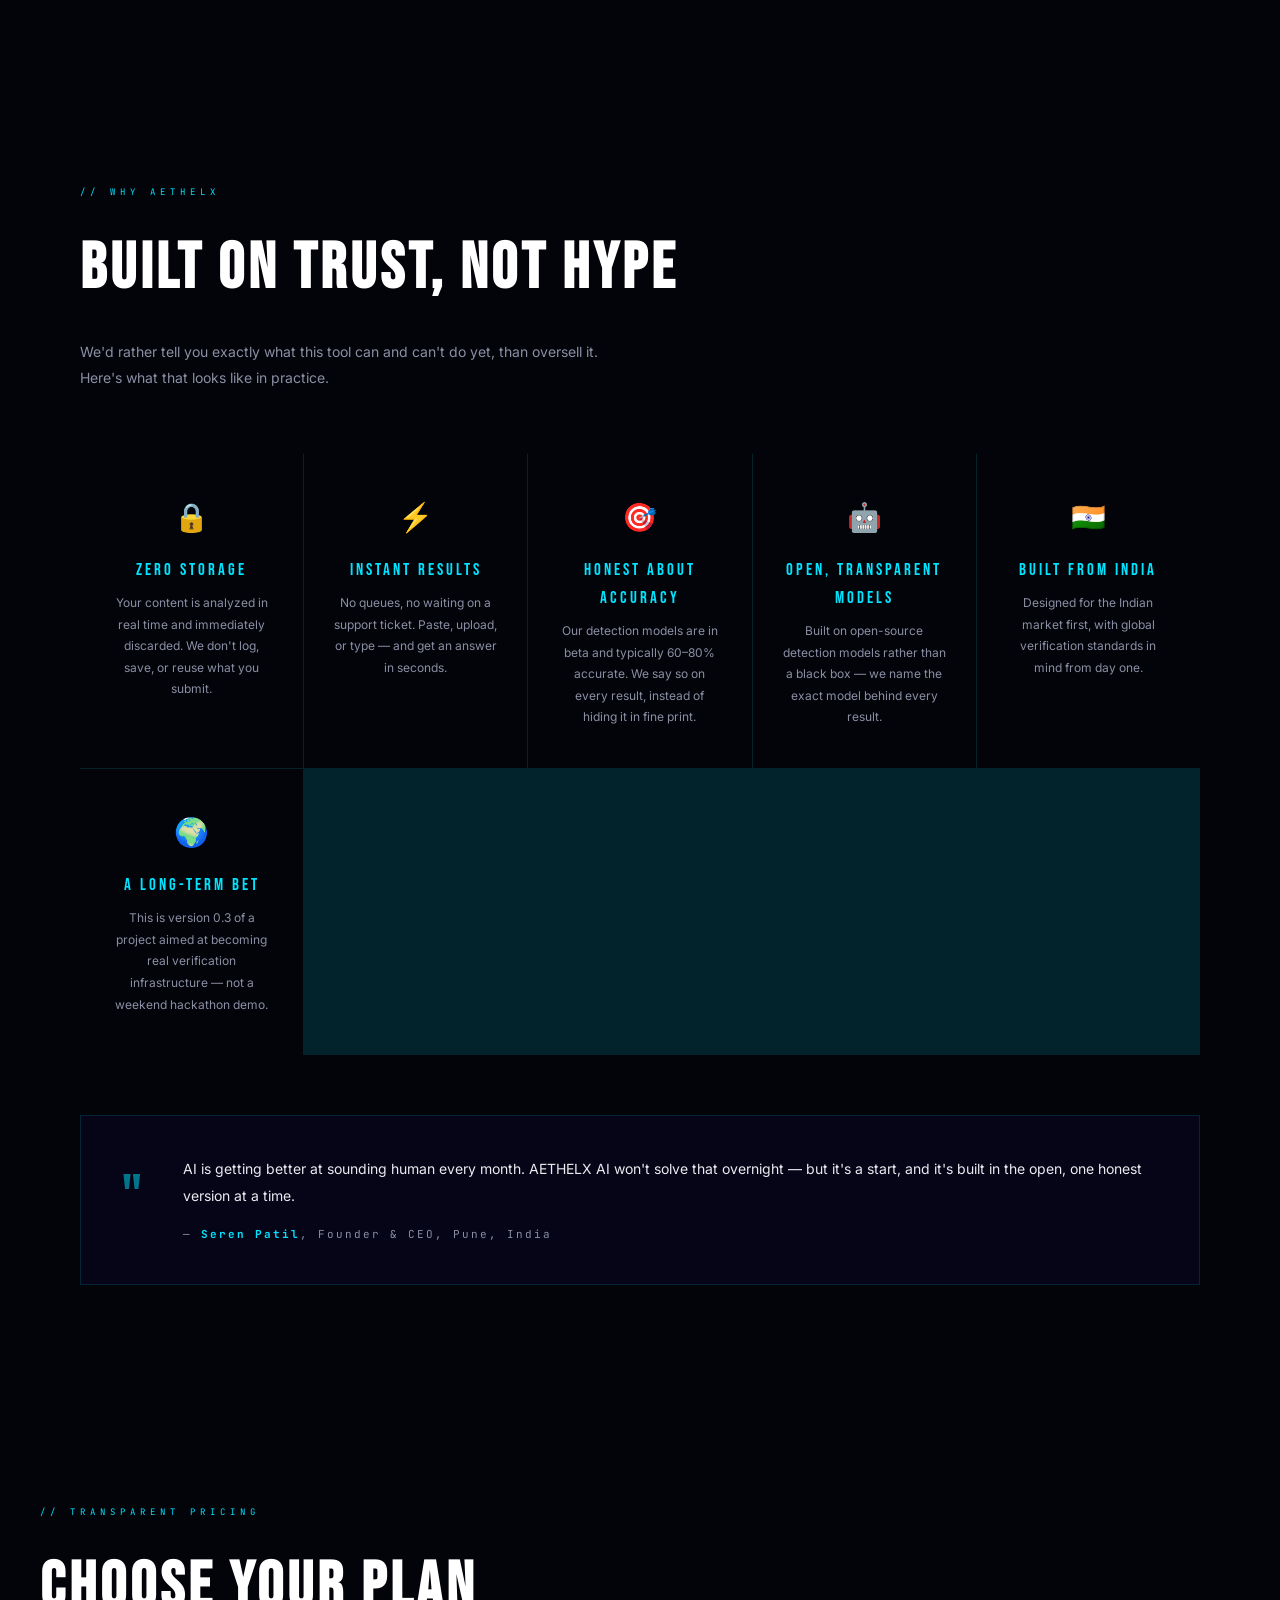
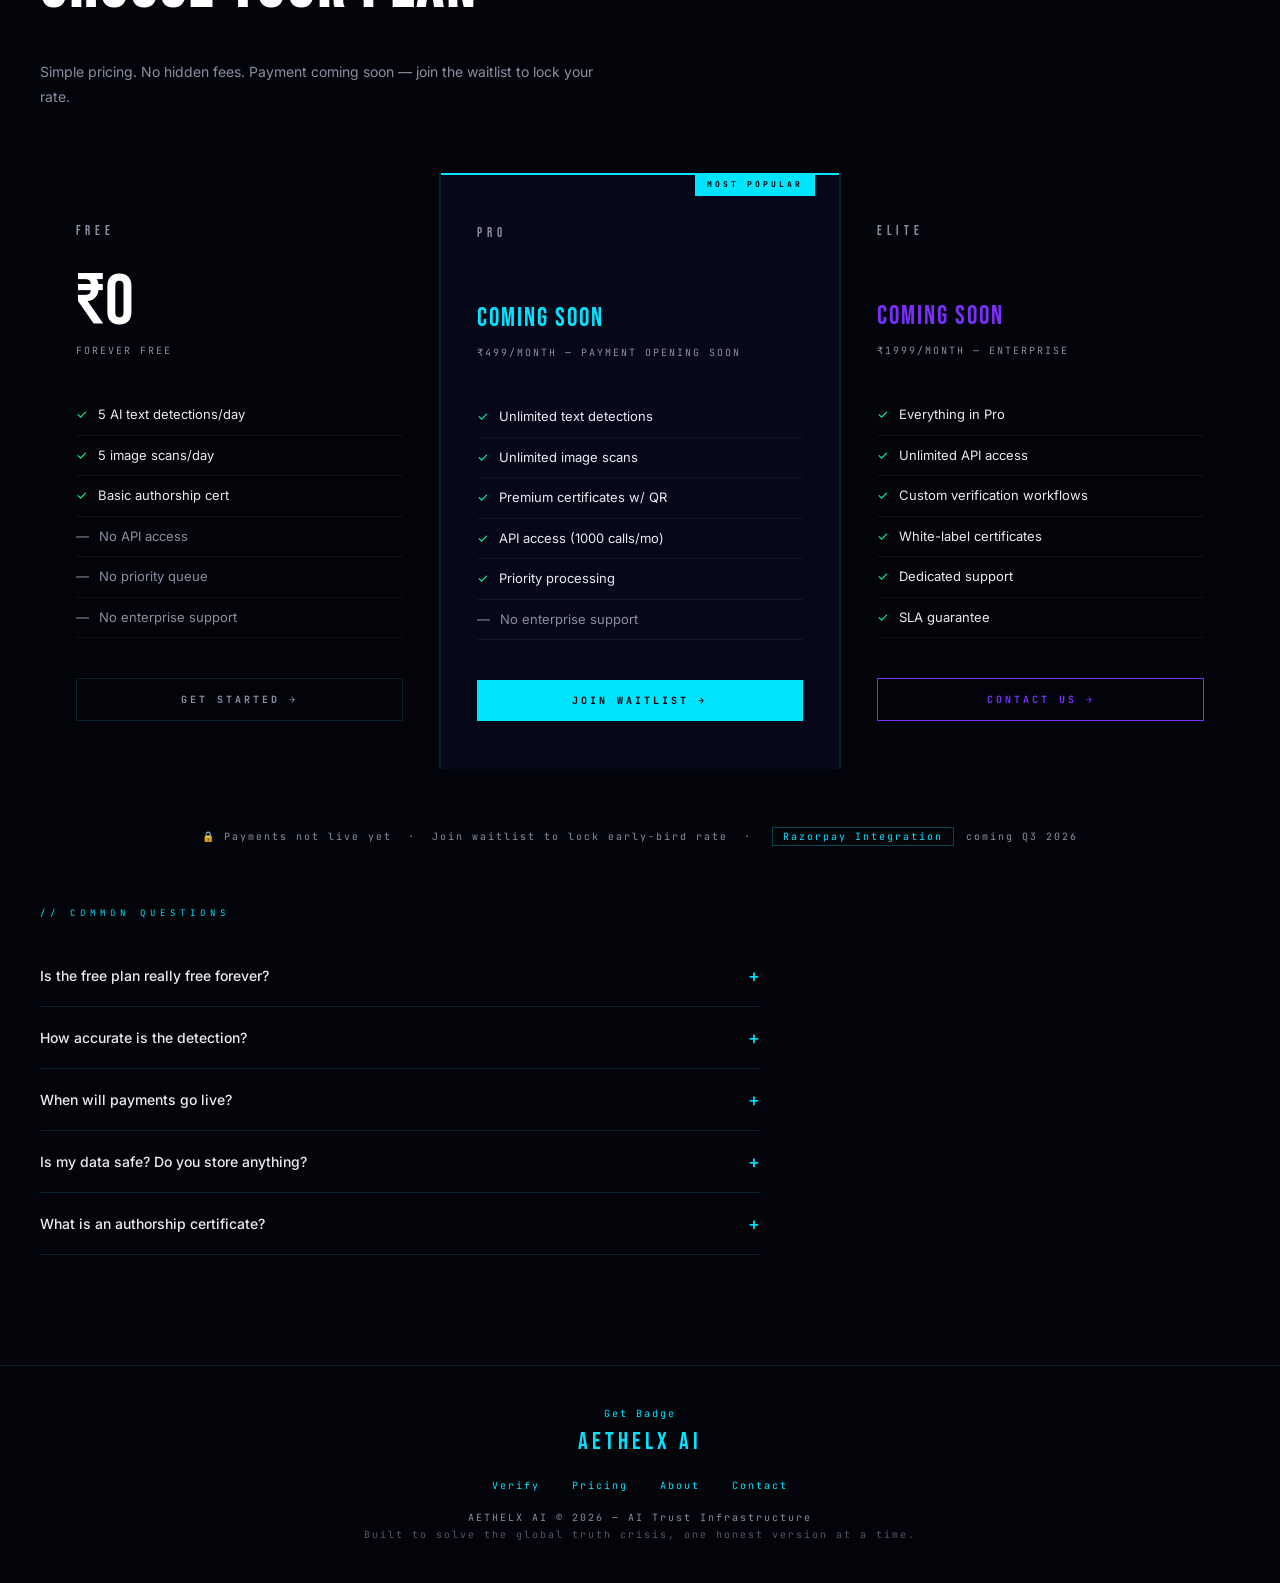
==== commit 3eb4acfe: "Add link to 'Get Badge' in footer" ====
--- a/index.html
+++ b/index.html
@@ -3,6 +3,7 @@
 <head>
 <meta charset="UTF-8" />
 <meta name="viewport" content="width=device-width, initial-scale=1.0" />
+<title>AETHELX AI — Trust Infrastructure</title>
 <link rel="icon" type="image/png" sizes="32x32" href="favicon-32.png" /> <link rel="icon" type="image/png" sizes="192x192" href="favicon-192.png" />
 <meta name="description" content="AETHELX AI verifies what's real in a world full of AI — detect AI-written text, spot deepfake images, and certify your own writing, free and instant." />
 <link href="https://fonts.googleapis.com/css2?family=Bebas+Neue&family=Inter:wght@400;500;600;700&family=JetBrains+Mono:wght@300;400;500;700&display=swap" rel="stylesheet" />
@@ -212,6 +213,7 @@
 </section>
 
 <footer>
+  <a href="get-badge.html">Get Badge</a>
   <div style="font-family:'Bebas Neue',sans-serif;font-size:24px;letter-spacing:4px;color:var(--cyan);margin-bottom:16px;">AETHELX AI</div>
   <div style="margin-bottom:16px;">
     <a href="index.html#tools">Verify</a>
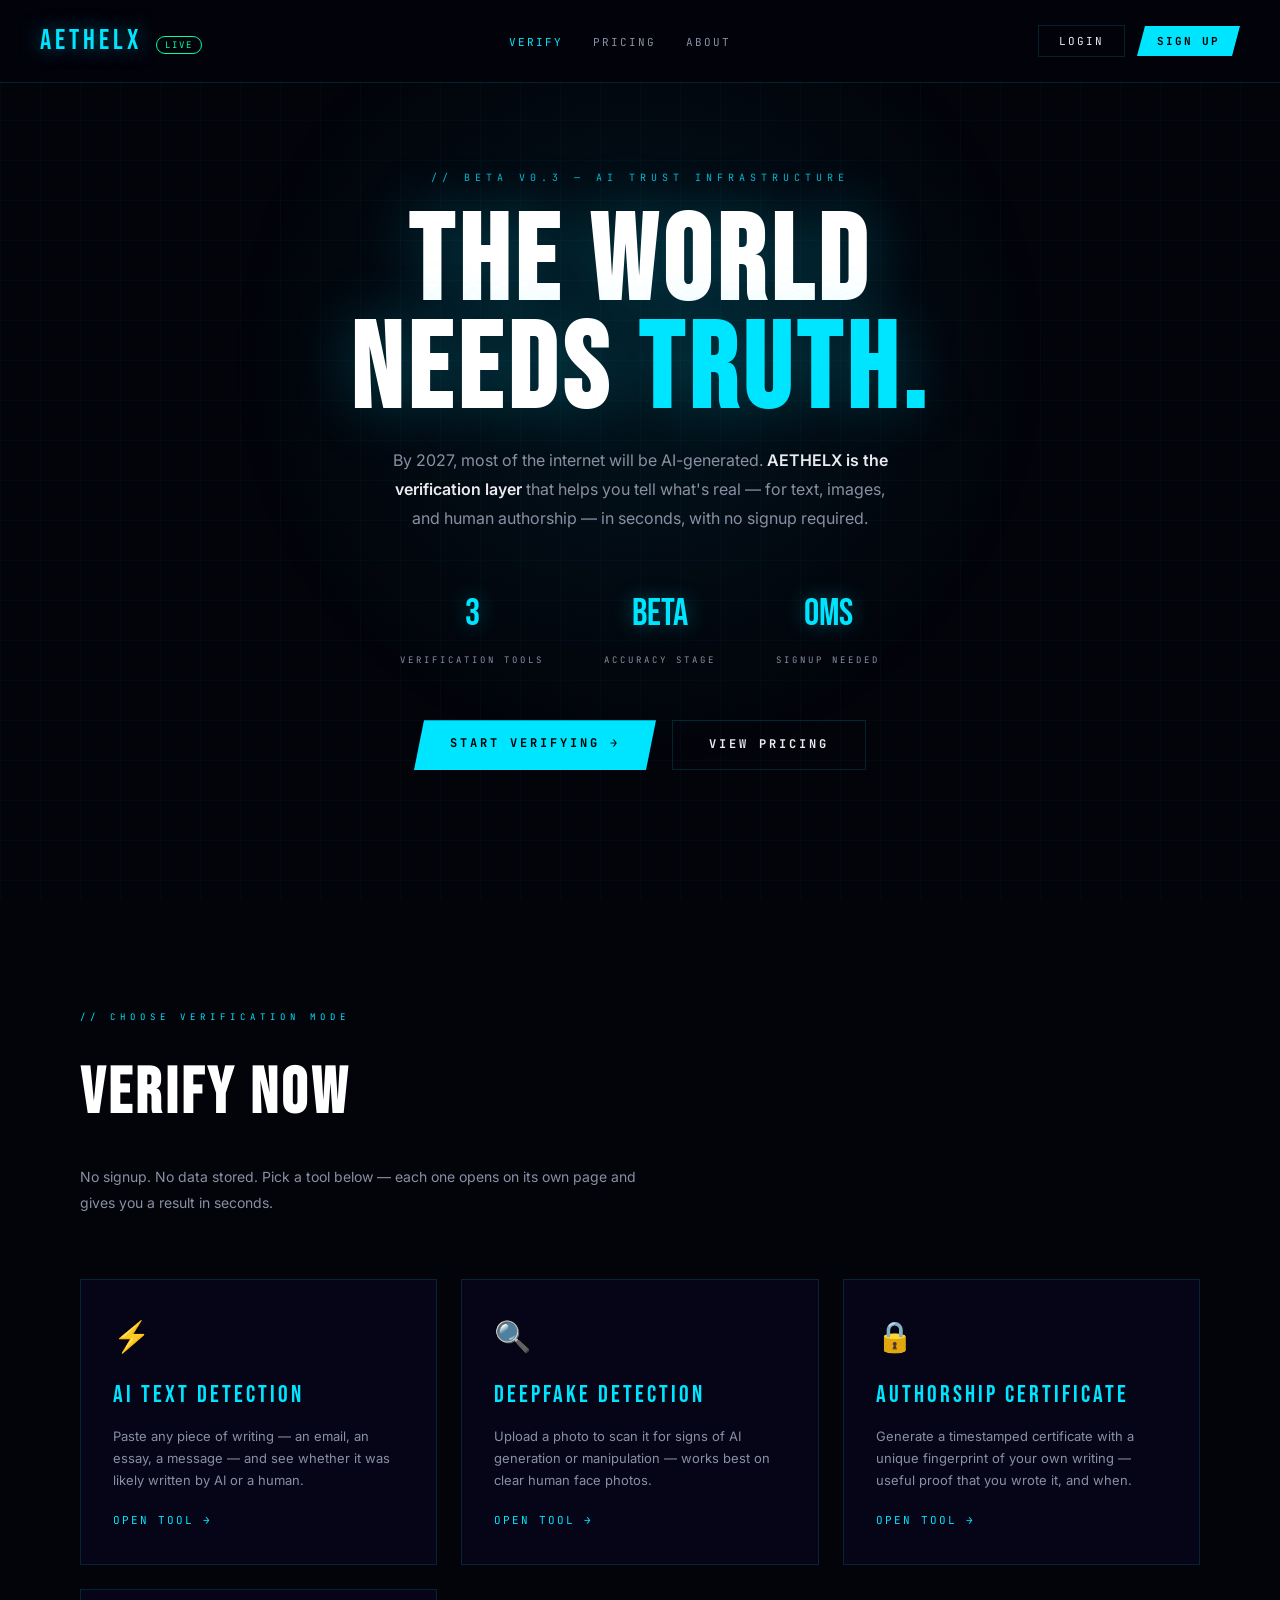
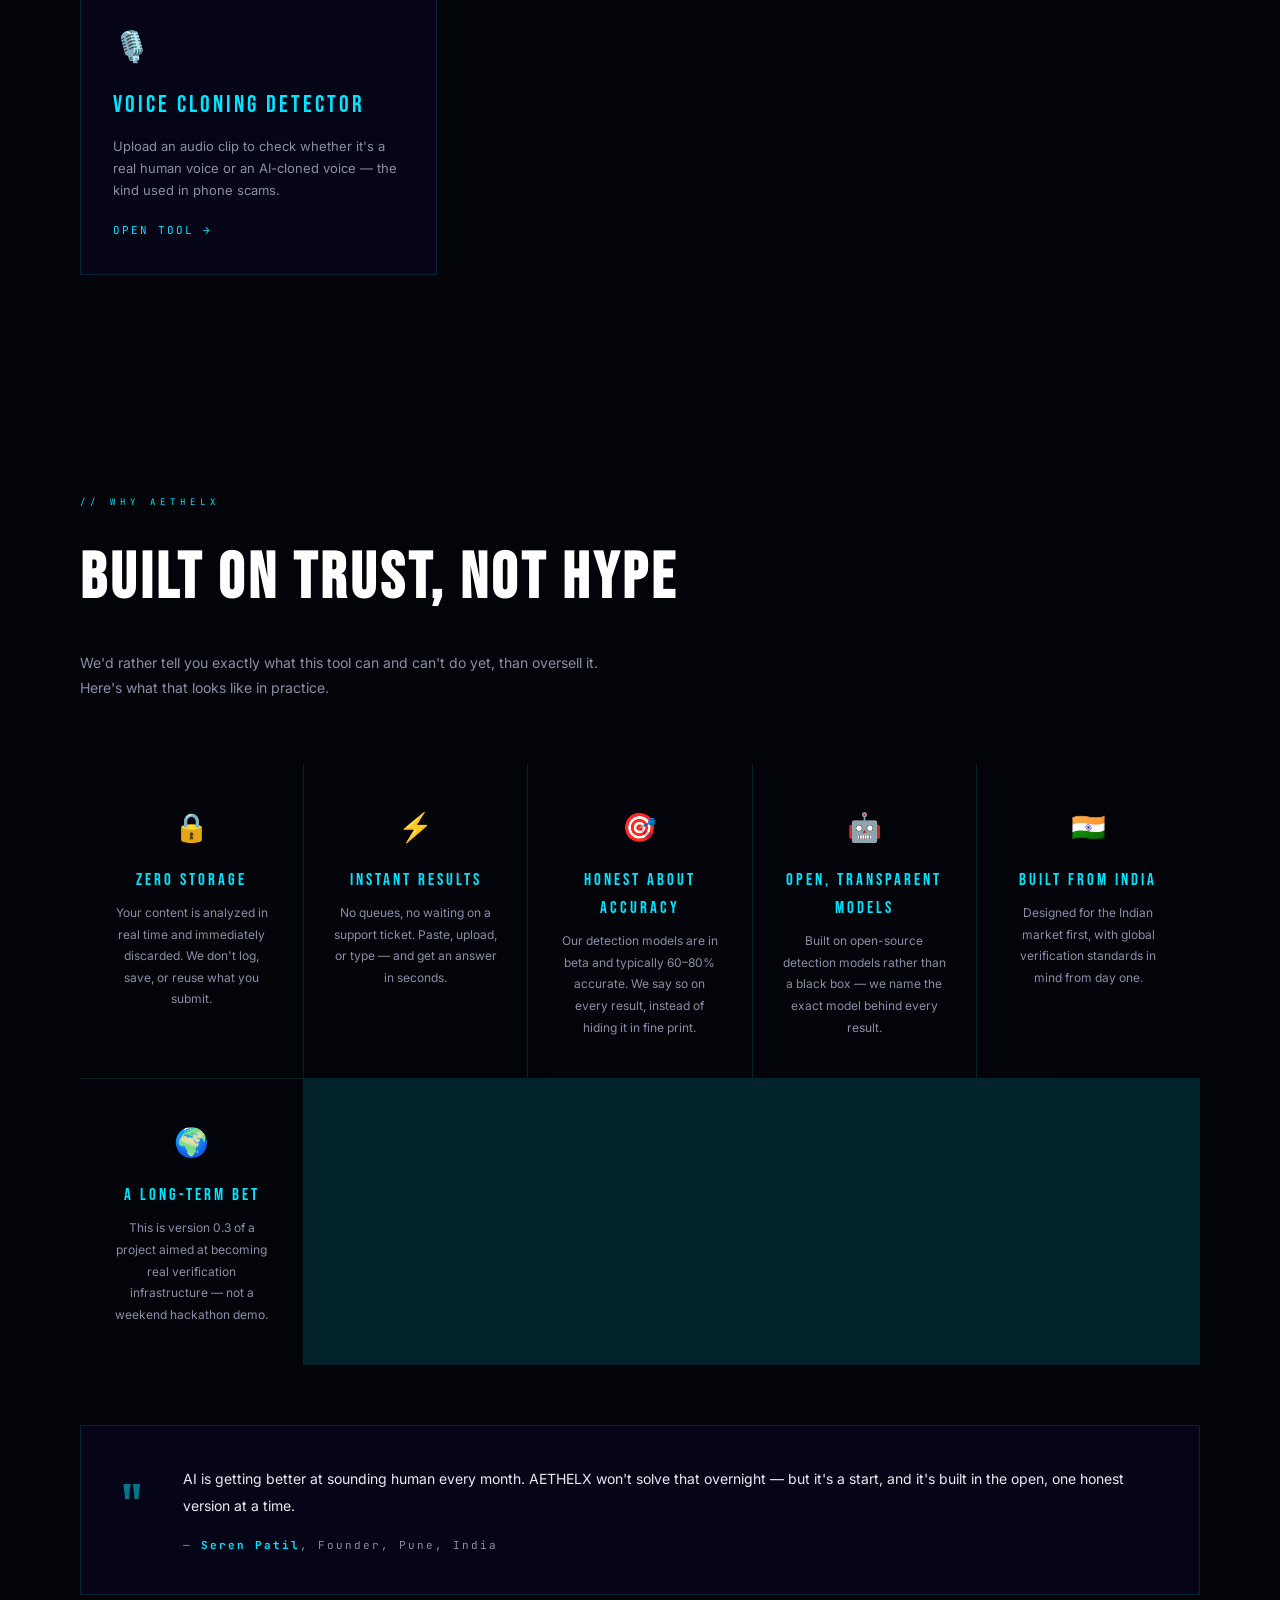
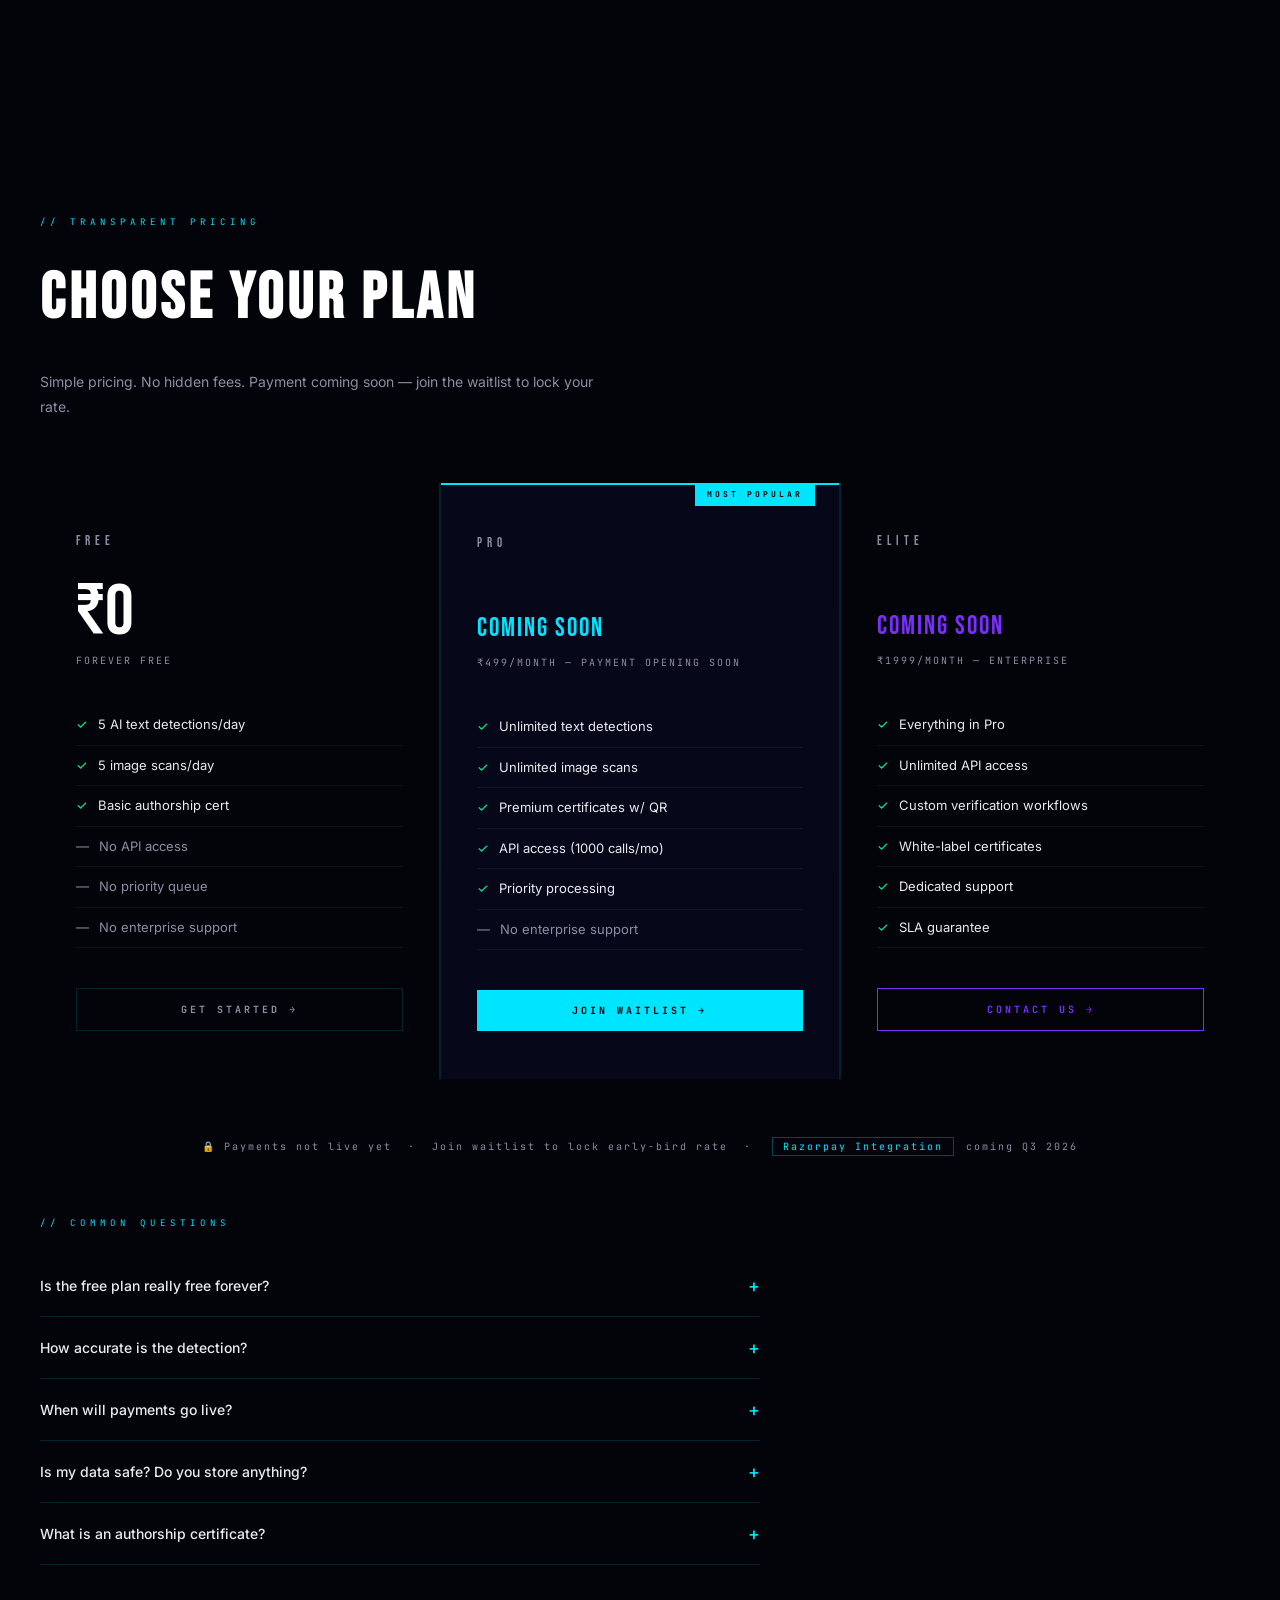
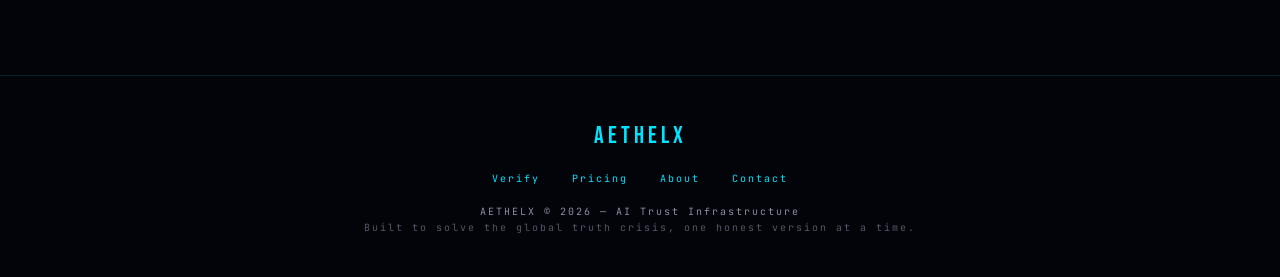
==== commit 9026cd0f: "Update title and description in index.html" ====
--- a/index.html
+++ b/index.html
@@ -3,9 +3,8 @@
 <head>
 <meta charset="UTF-8" />
 <meta name="viewport" content="width=device-width, initial-scale=1.0" />
-<title>AETHELX AI — Trust Infrastructure</title>
-<link rel="icon" type="image/png" sizes="32x32" href="favicon-32.png" /> <link rel="icon" type="image/png" sizes="192x192" href="favicon-192.png" />
-<meta name="description" content="AETHELX AI verifies what's real in a world full of AI — detect AI-written text, spot deepfake images, and certify your own writing, free and instant." />
+<title>AETHELX — AI Trust Infrastructure</title>
+<meta name="description" content="AETHELX verifies what's real in a world full of AI — detect AI-written text, spot deepfake images, and certify your own writing, free and instant." />
 <link href="https://fonts.googleapis.com/css2?family=Bebas+Neue&family=Inter:wght@400;500;600;700&family=JetBrains+Mono:wght@300;400;500;700&display=swap" rel="stylesheet" />
 <link rel="stylesheet" href="styles.css" />
 </head>
@@ -30,7 +29,7 @@
 <div class="hero">
   <p class="hero-tag">// Beta v0.3 — AI Trust Infrastructure</p>
   <h1>THE WORLD<br>NEEDS <span>TRUTH.</span></h1>
-  <p class="hero-sub">By 2027, most of the internet will be AI-generated. <strong>AETHELX AI is the verification layer</strong> that helps you tell what's real — for text, images, and human authorship — in seconds, with no signup required.</p>
+  <p class="hero-sub">By 2027, most of the internet will be AI-generated. <strong>AETHELX is the verification layer</strong> that helps you tell what's real — for text, images, and human authorship — in seconds, with no signup required.</p>
   <div class="hero-stats">
     <div class="stat"><span class="stat-val">3</span><span class="stat-label">Verification Tools</span></div>
     <div class="stat"><span class="stat-val">Beta</span><span class="stat-label">Accuracy Stage</span></div>
@@ -69,6 +68,12 @@
       <p>Generate a timestamped certificate with a unique fingerprint of your own writing — useful proof that you wrote it, and when.</p>
       <span class="go">Open tool →</span>
     </a>
+    <a href="audio-detector.html" class="tools-nav-card reveal">
+      <span class="tool-icon">🎙️</span>
+      <div class="tool-name">Voice Cloning Detector</div>
+      <p>Upload an audio clip to check whether it's a real human voice or an AI-cloned voice — the kind used in phone scams.</p>
+      <span class="go">Open tool →</span>
+    </a>
   </div>
 </section>
 
@@ -116,8 +121,8 @@
   <div class="founder-note reveal">
     <div class="quote-mark">"</div>
     <div>
-      <p>AI is getting better at sounding human every month. AETHELX AI won't solve that overnight — but it's a start, and it's built in the open, one honest version at a time.</p>
-      <div class="sig">— <strong>Seren Patil</strong>, Founder & CEO, Pune, India</div>
+      <p>AI is getting better at sounding human every month. AETHELX won't solve that overnight — but it's a start, and it's built in the open, one honest version at a time.</p>
+      <div class="sig">— <strong>Seren Patil</strong>, Founder, Pune, India</div>
     </div>
   </div>
 </section>
@@ -213,15 +218,14 @@
 </section>
 
 <footer>
-  <a href="get-badge.html">Get Badge</a>
-  <div style="font-family:'Bebas Neue',sans-serif;font-size:24px;letter-spacing:4px;color:var(--cyan);margin-bottom:16px;">AETHELX AI</div>
+  <div style="font-family:'Bebas Neue',sans-serif;font-size:24px;letter-spacing:4px;color:var(--cyan);margin-bottom:16px;">AETHELX</div>
   <div style="margin-bottom:16px;">
     <a href="index.html#tools">Verify</a>
     <a href="index.html#pricing">Pricing</a>
     <a href="index.html#about">About</a>
     <a href="mailto:hello@aethelx.com">Contact</a>
   </div>
-  AETHELX AI © 2026 — AI Trust Infrastructure<br>
+  AETHELX © 2026 — AI Trust Infrastructure<br>
   <span style="color:rgba(138,143,163,0.6)">Built to solve the global truth crisis, one honest version at a time.</span>
 </footer>
 
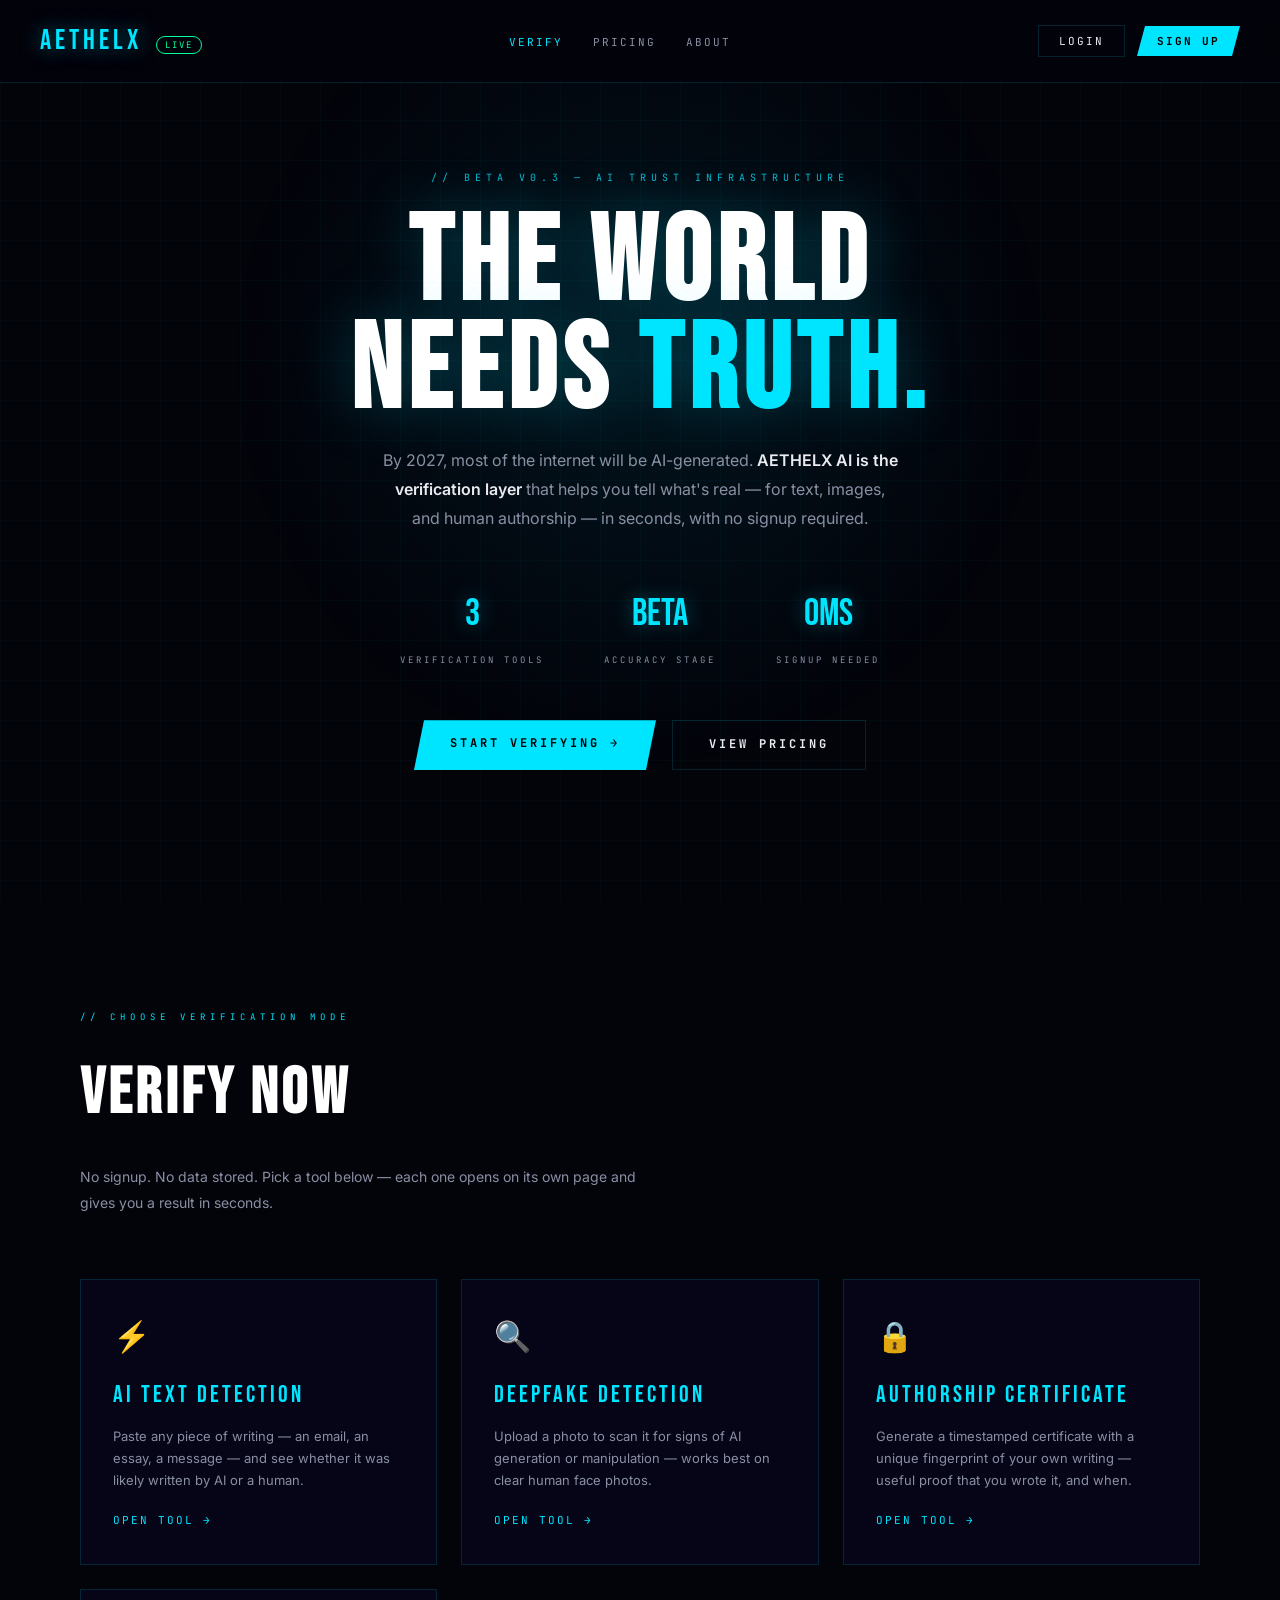
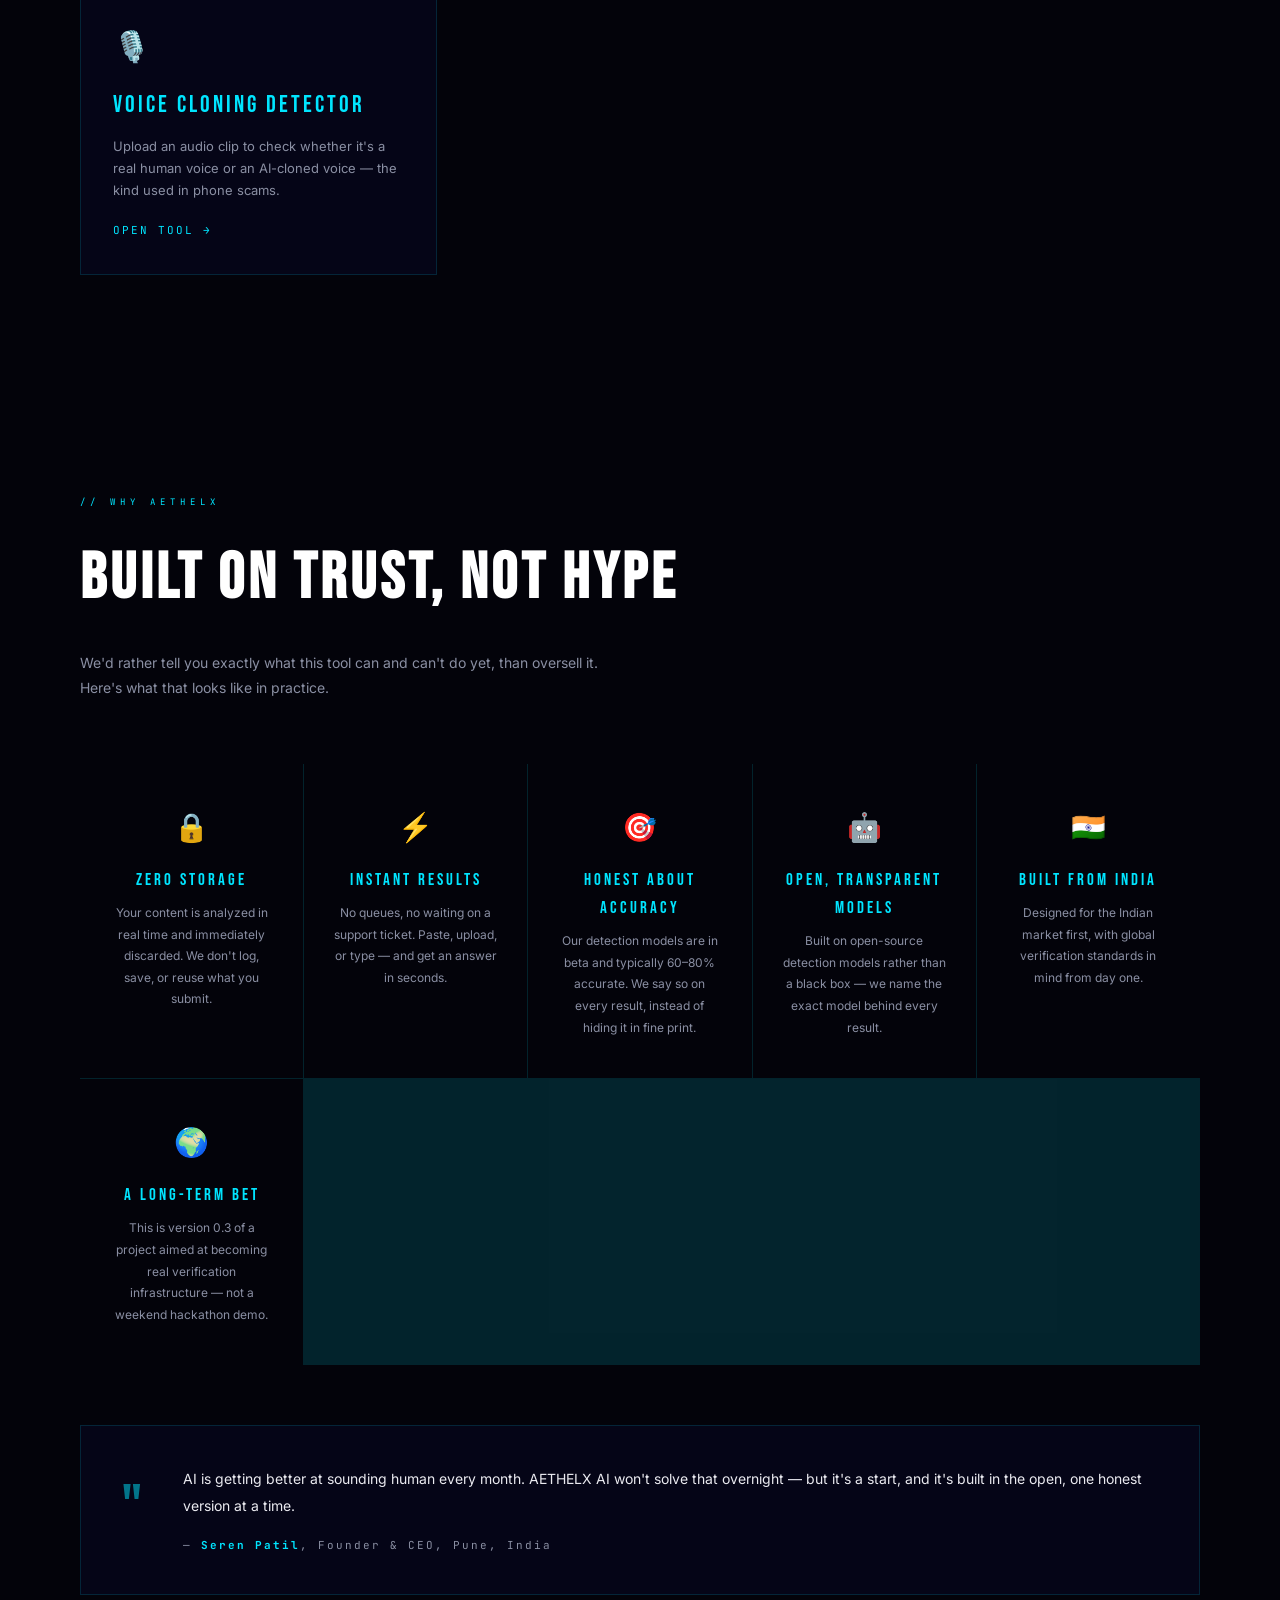
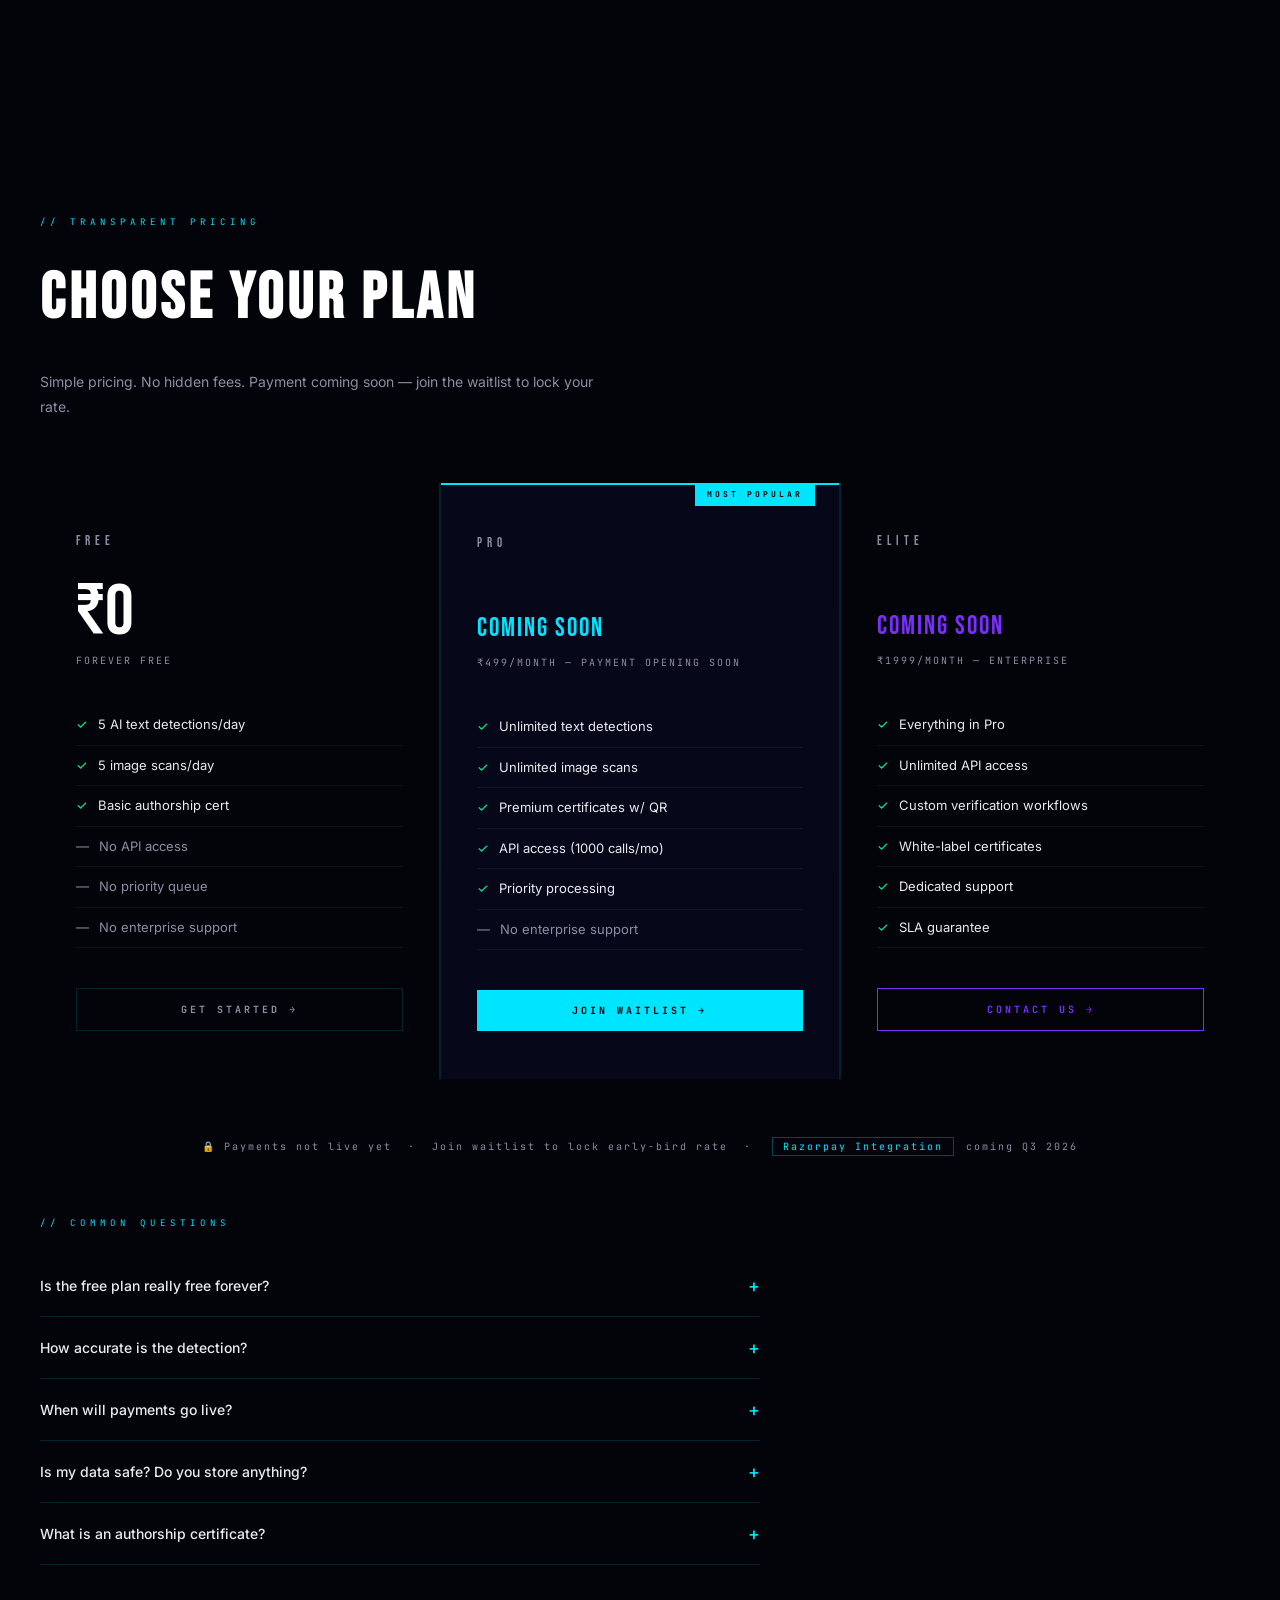
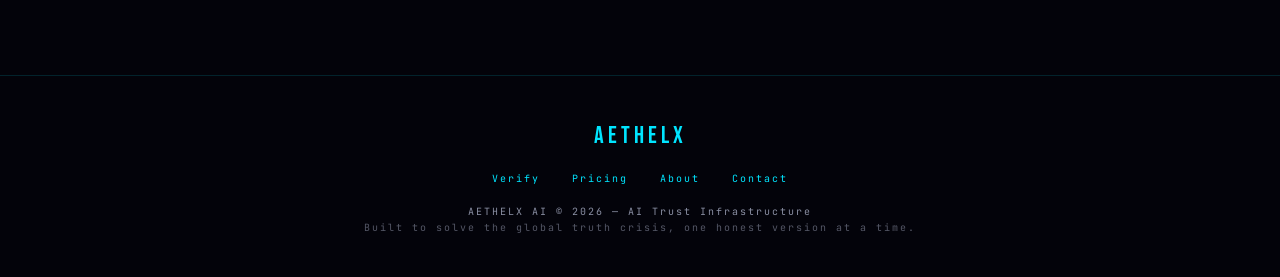
==== commit 487fcdba: "Update references to AETHELX AI in index.html" ====
--- a/index.html
+++ b/index.html
@@ -3,8 +3,8 @@
 <head>
 <meta charset="UTF-8" />
 <meta name="viewport" content="width=device-width, initial-scale=1.0" />
-<title>AETHELX — AI Trust Infrastructure</title>
-<meta name="description" content="AETHELX verifies what's real in a world full of AI — detect AI-written text, spot deepfake images, and certify your own writing, free and instant." />
+<title>AETHELX AI — Trust Infrastructure</title>
+<meta name="description" content="AETHELX AI verifies what's real in a world full of AI — detect AI-written text, spot deepfake images, and certify your own writing, free and instant." />
 <link href="https://fonts.googleapis.com/css2?family=Bebas+Neue&family=Inter:wght@400;500;600;700&family=JetBrains+Mono:wght@300;400;500;700&display=swap" rel="stylesheet" />
 <link rel="stylesheet" href="styles.css" />
 </head>
@@ -29,7 +29,7 @@
 <div class="hero">
   <p class="hero-tag">// Beta v0.3 — AI Trust Infrastructure</p>
   <h1>THE WORLD<br>NEEDS <span>TRUTH.</span></h1>
-  <p class="hero-sub">By 2027, most of the internet will be AI-generated. <strong>AETHELX is the verification layer</strong> that helps you tell what's real — for text, images, and human authorship — in seconds, with no signup required.</p>
+  <p class="hero-sub">By 2027, most of the internet will be AI-generated. <strong>AETHELX AI is the verification layer</strong> that helps you tell what's real — for text, images, and human authorship — in seconds, with no signup required.</p>
   <div class="hero-stats">
     <div class="stat"><span class="stat-val">3</span><span class="stat-label">Verification Tools</span></div>
     <div class="stat"><span class="stat-val">Beta</span><span class="stat-label">Accuracy Stage</span></div>
@@ -121,8 +121,8 @@
   <div class="founder-note reveal">
     <div class="quote-mark">"</div>
     <div>
-      <p>AI is getting better at sounding human every month. AETHELX won't solve that overnight — but it's a start, and it's built in the open, one honest version at a time.</p>
-      <div class="sig">— <strong>Seren Patil</strong>, Founder, Pune, India</div>
+      <p>AI is getting better at sounding human every month. AETHELX AI won't solve that overnight — but it's a start, and it's built in the open, one honest version at a time.</p>
+      <div class="sig">— <strong>Seren Patil</strong>, Founder & CEO, Pune, India</div>
     </div>
   </div>
 </section>
@@ -225,7 +225,7 @@
     <a href="index.html#about">About</a>
     <a href="mailto:hello@aethelx.com">Contact</a>
   </div>
-  AETHELX © 2026 — AI Trust Infrastructure<br>
+  AETHELX AI © 2026 — AI Trust Infrastructure<br>
   <span style="color:rgba(138,143,163,0.6)">Built to solve the global truth crisis, one honest version at a time.</span>
 </footer>
 
@@ -256,7 +256,7 @@
     </div>
     <div class="auth-success" id="auth-success">
       <span class="big">✅</span>
-      <p id="success-msg">ACCOUNT CREATED — WELCOME TO AETHELX</p>
+      <p id="success-msg">ACCOUNT CREATED — WELCOME TO AETHELX AI</p>
     </div>
   </div>
 </div>
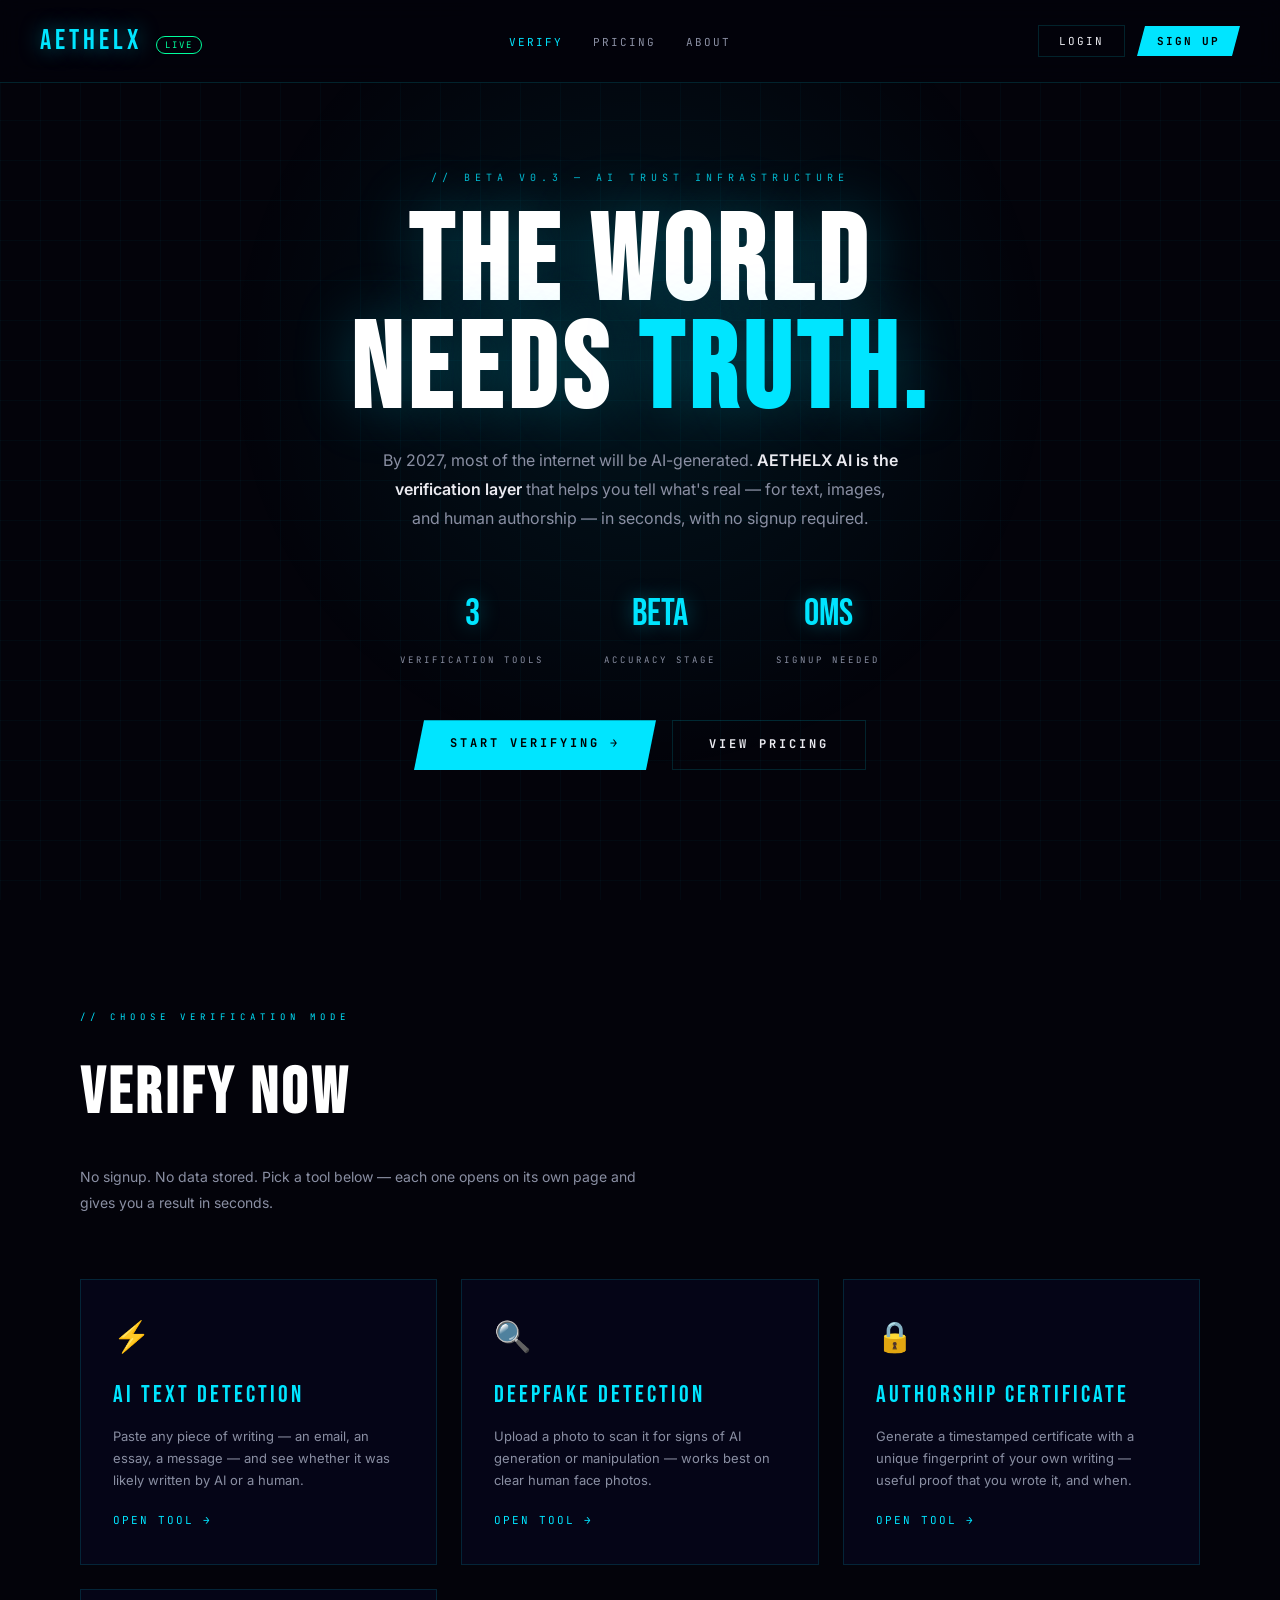
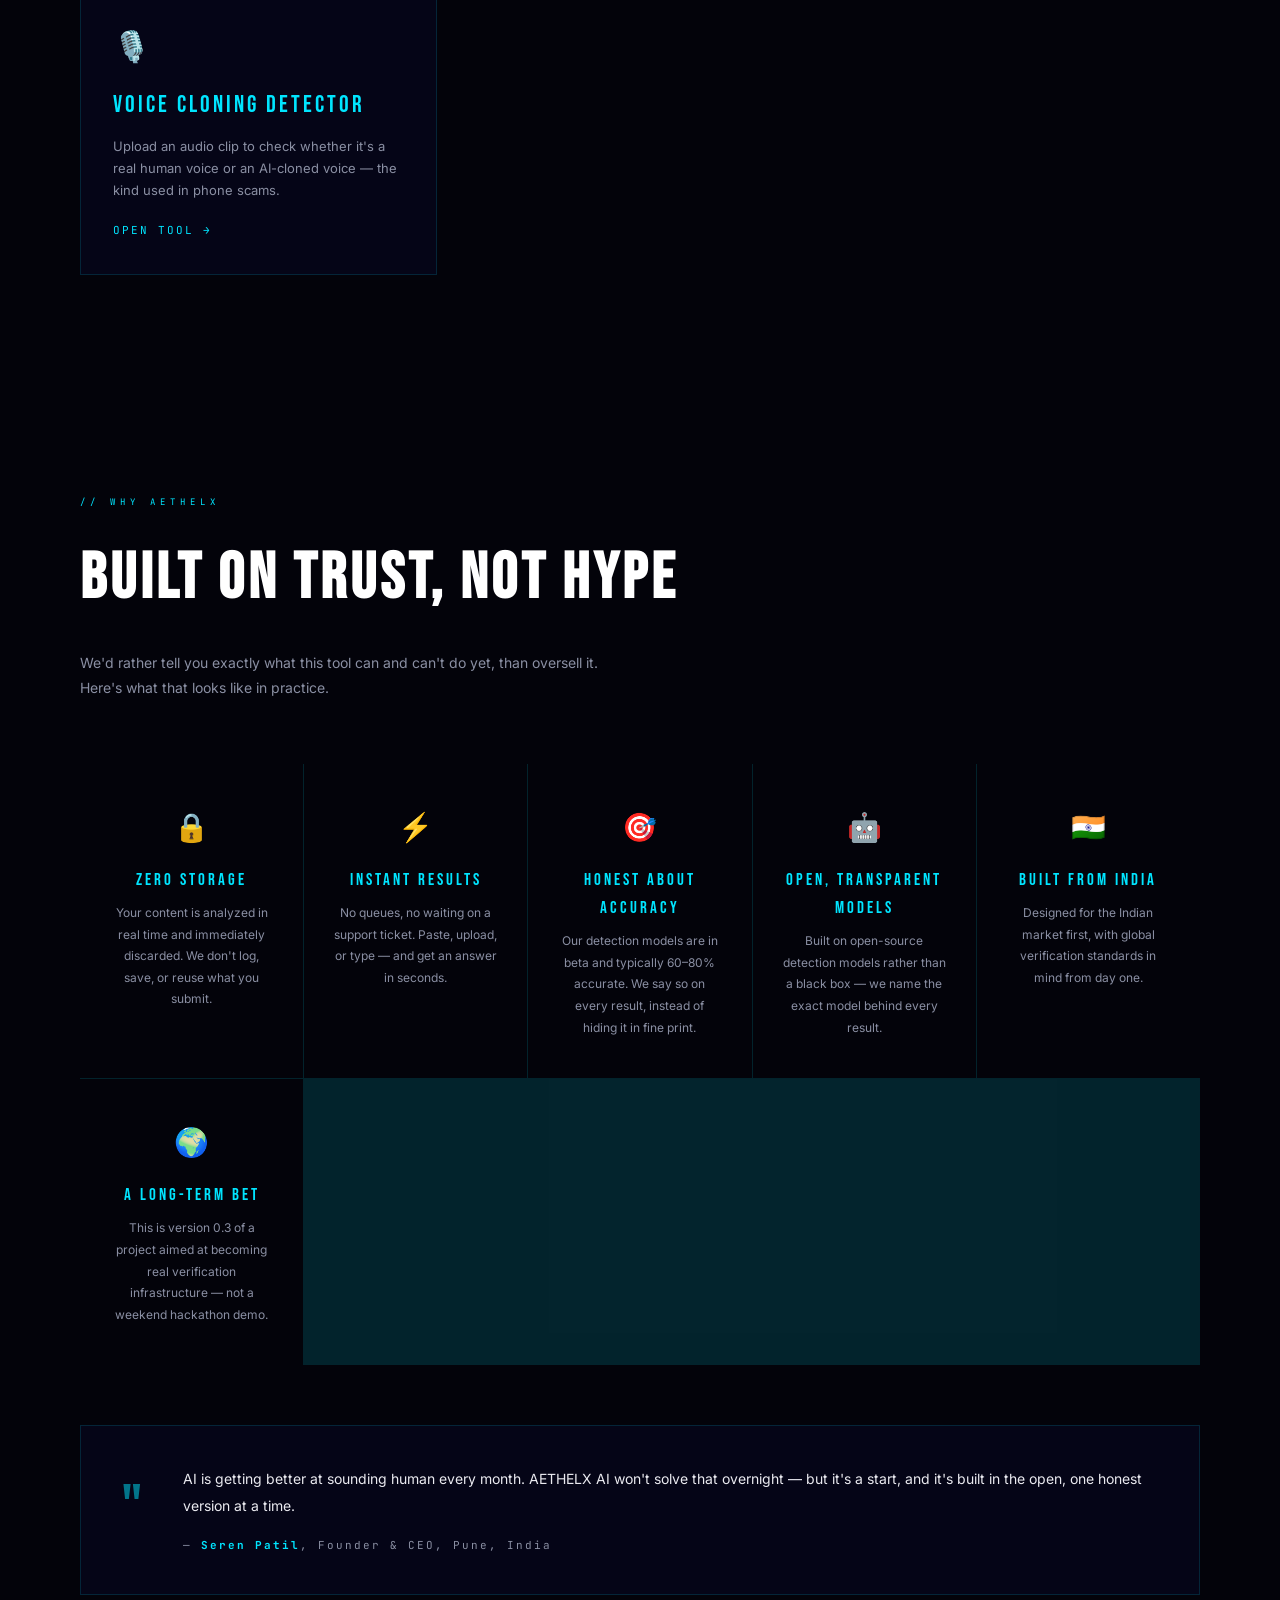
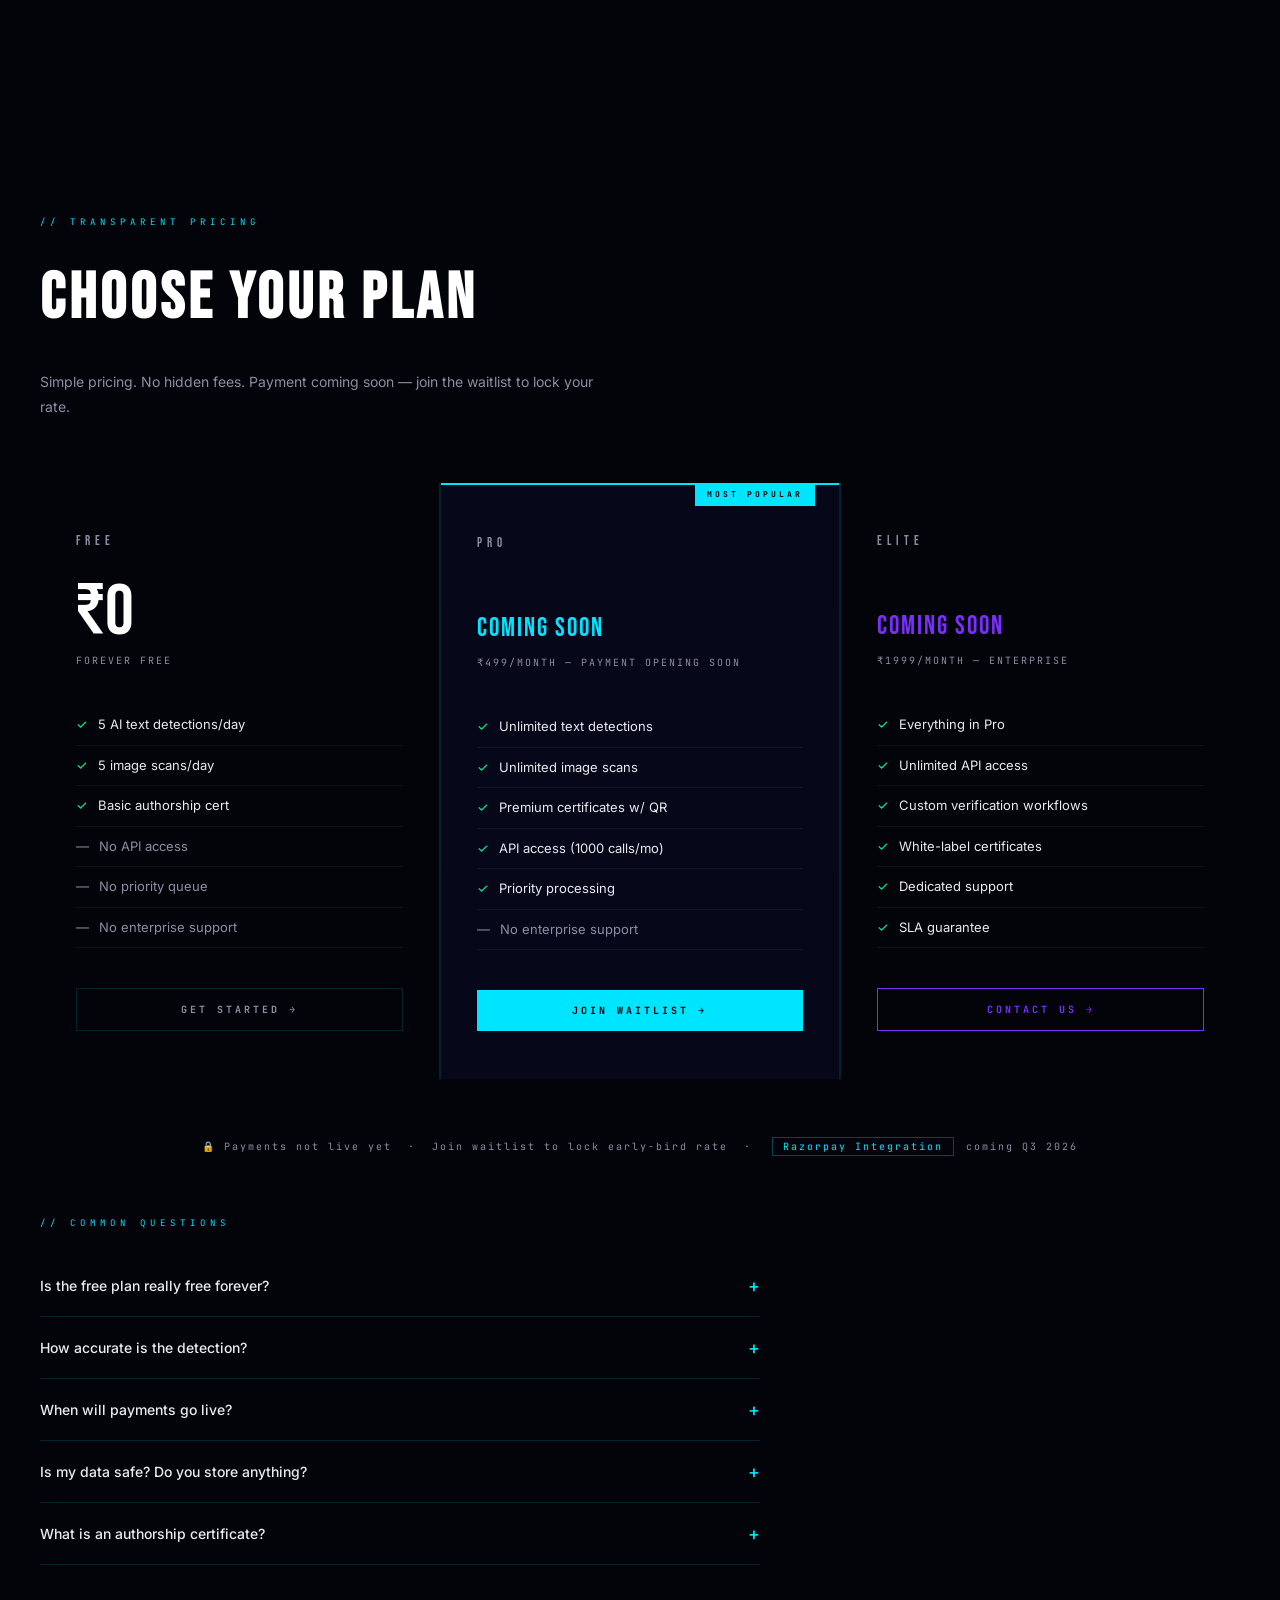
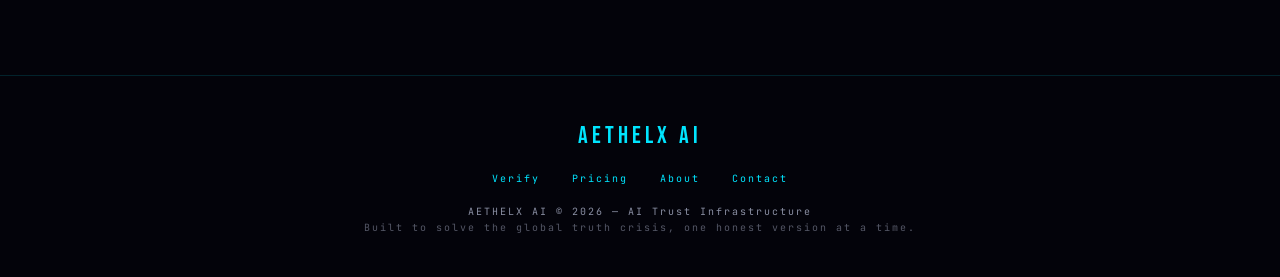
==== commit 1159a56e: "Update footer text to 'AETHELX AI'" ====
--- a/index.html
+++ b/index.html
@@ -218,7 +218,7 @@
 </section>
 
 <footer>
-  <div style="font-family:'Bebas Neue',sans-serif;font-size:24px;letter-spacing:4px;color:var(--cyan);margin-bottom:16px;">AETHELX</div>
+  <div style="font-family:'Bebas Neue',sans-serif;font-size:24px;letter-spacing:4px;color:var(--cyan);margin-bottom:16px;">AETHELX AI</div>
   <div style="margin-bottom:16px;">
     <a href="index.html#tools">Verify</a>
     <a href="index.html#pricing">Pricing</a>
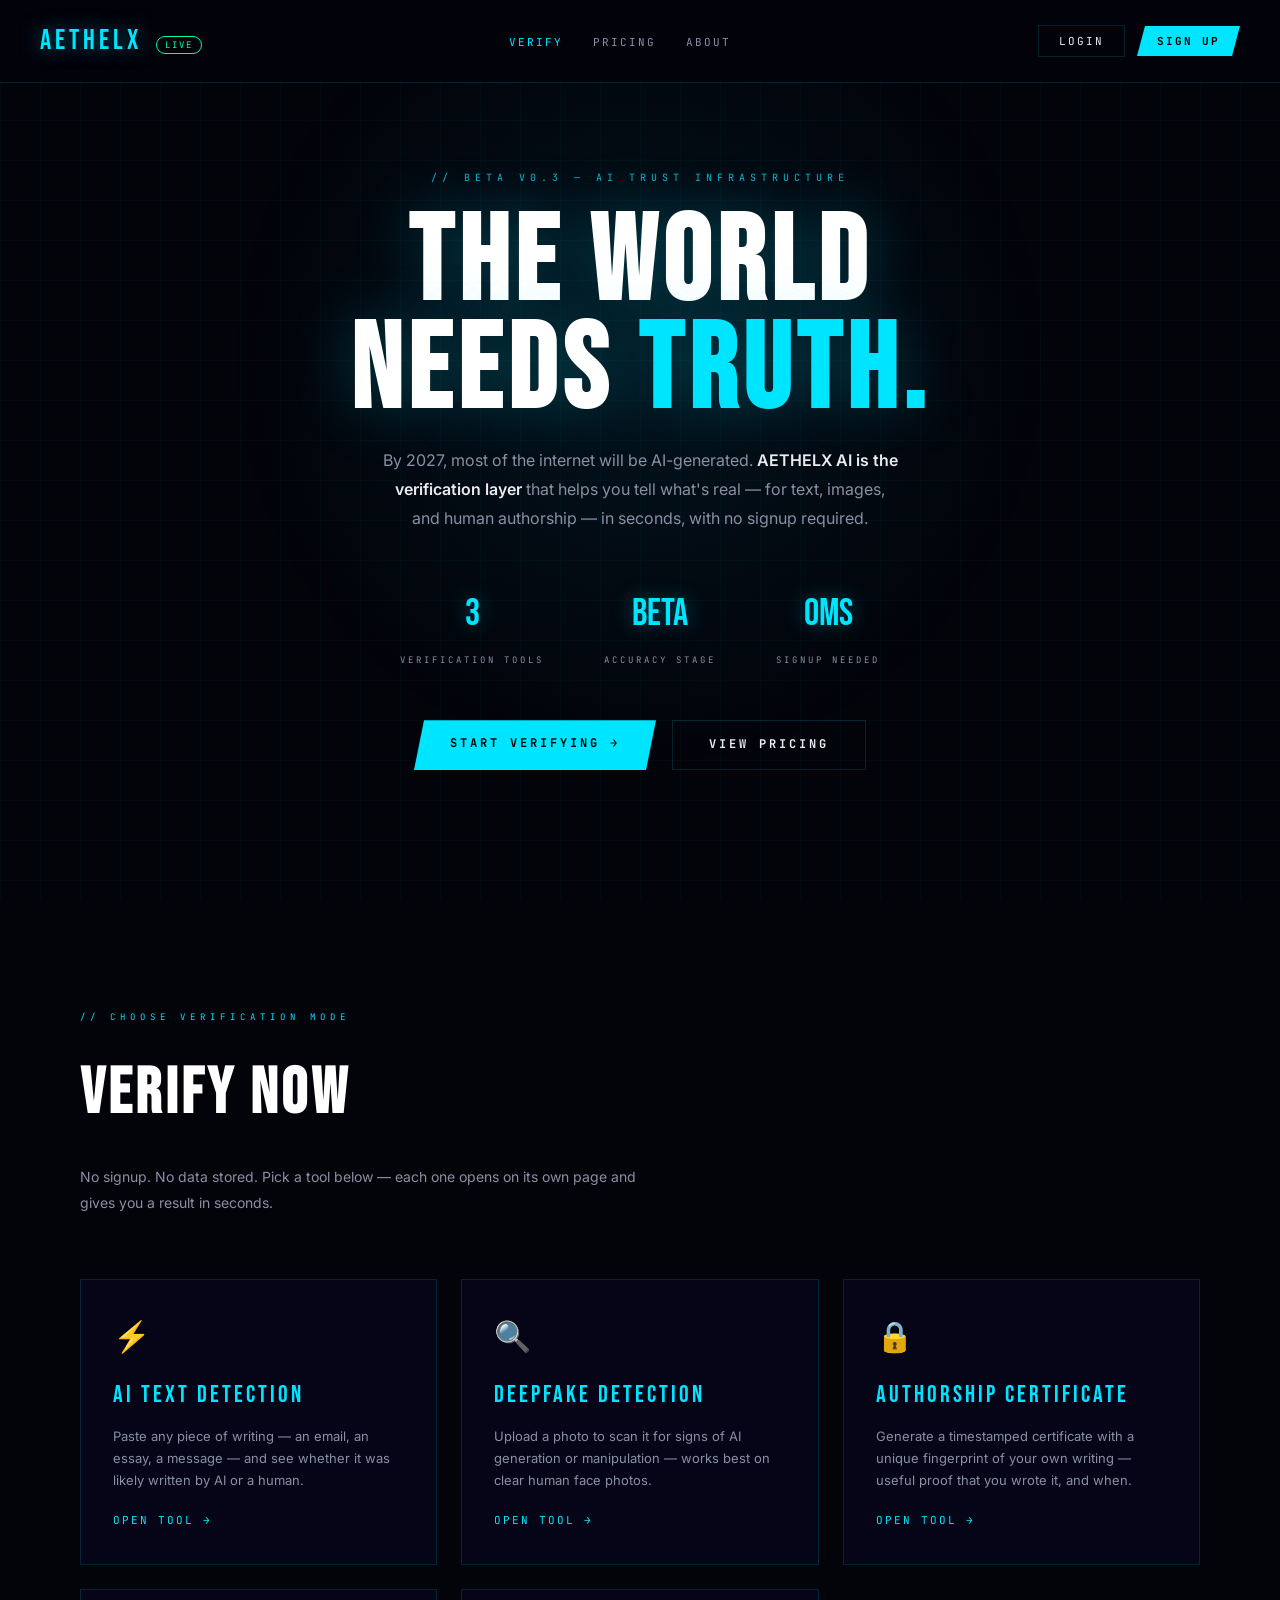
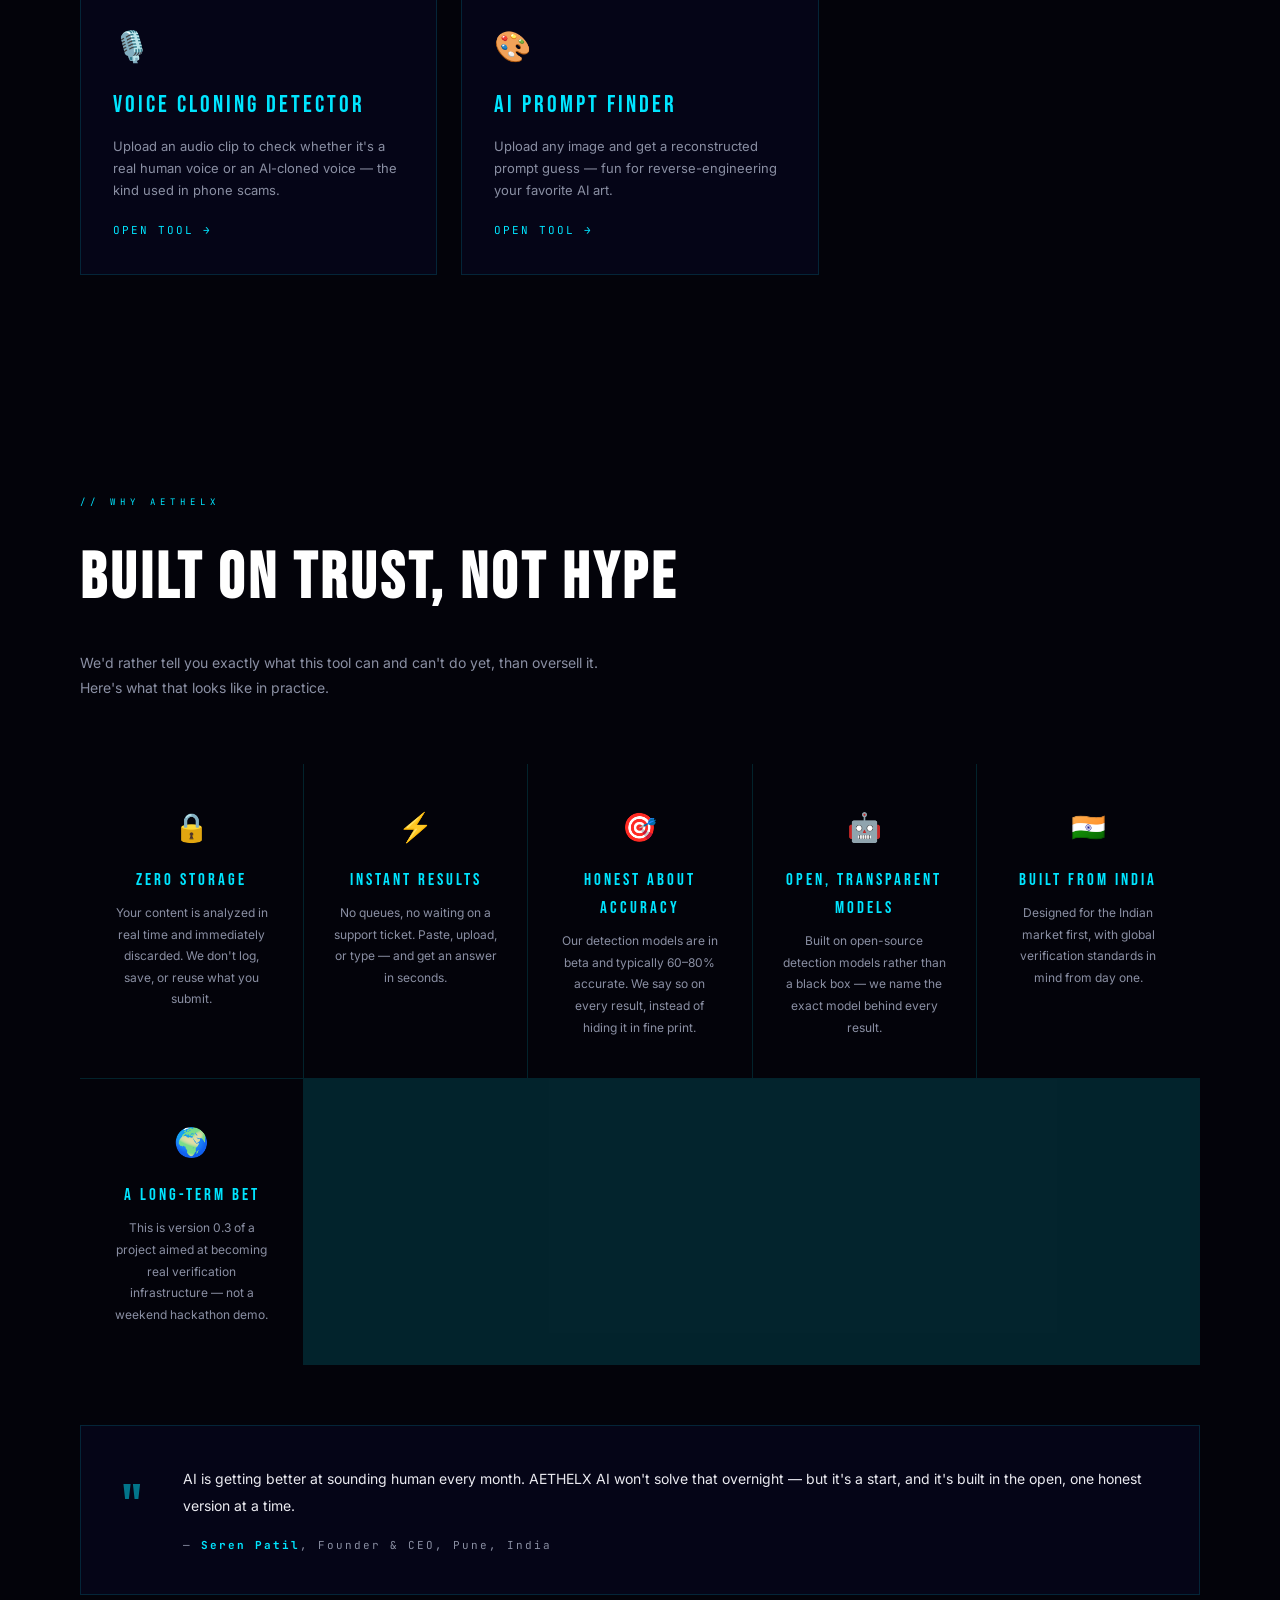
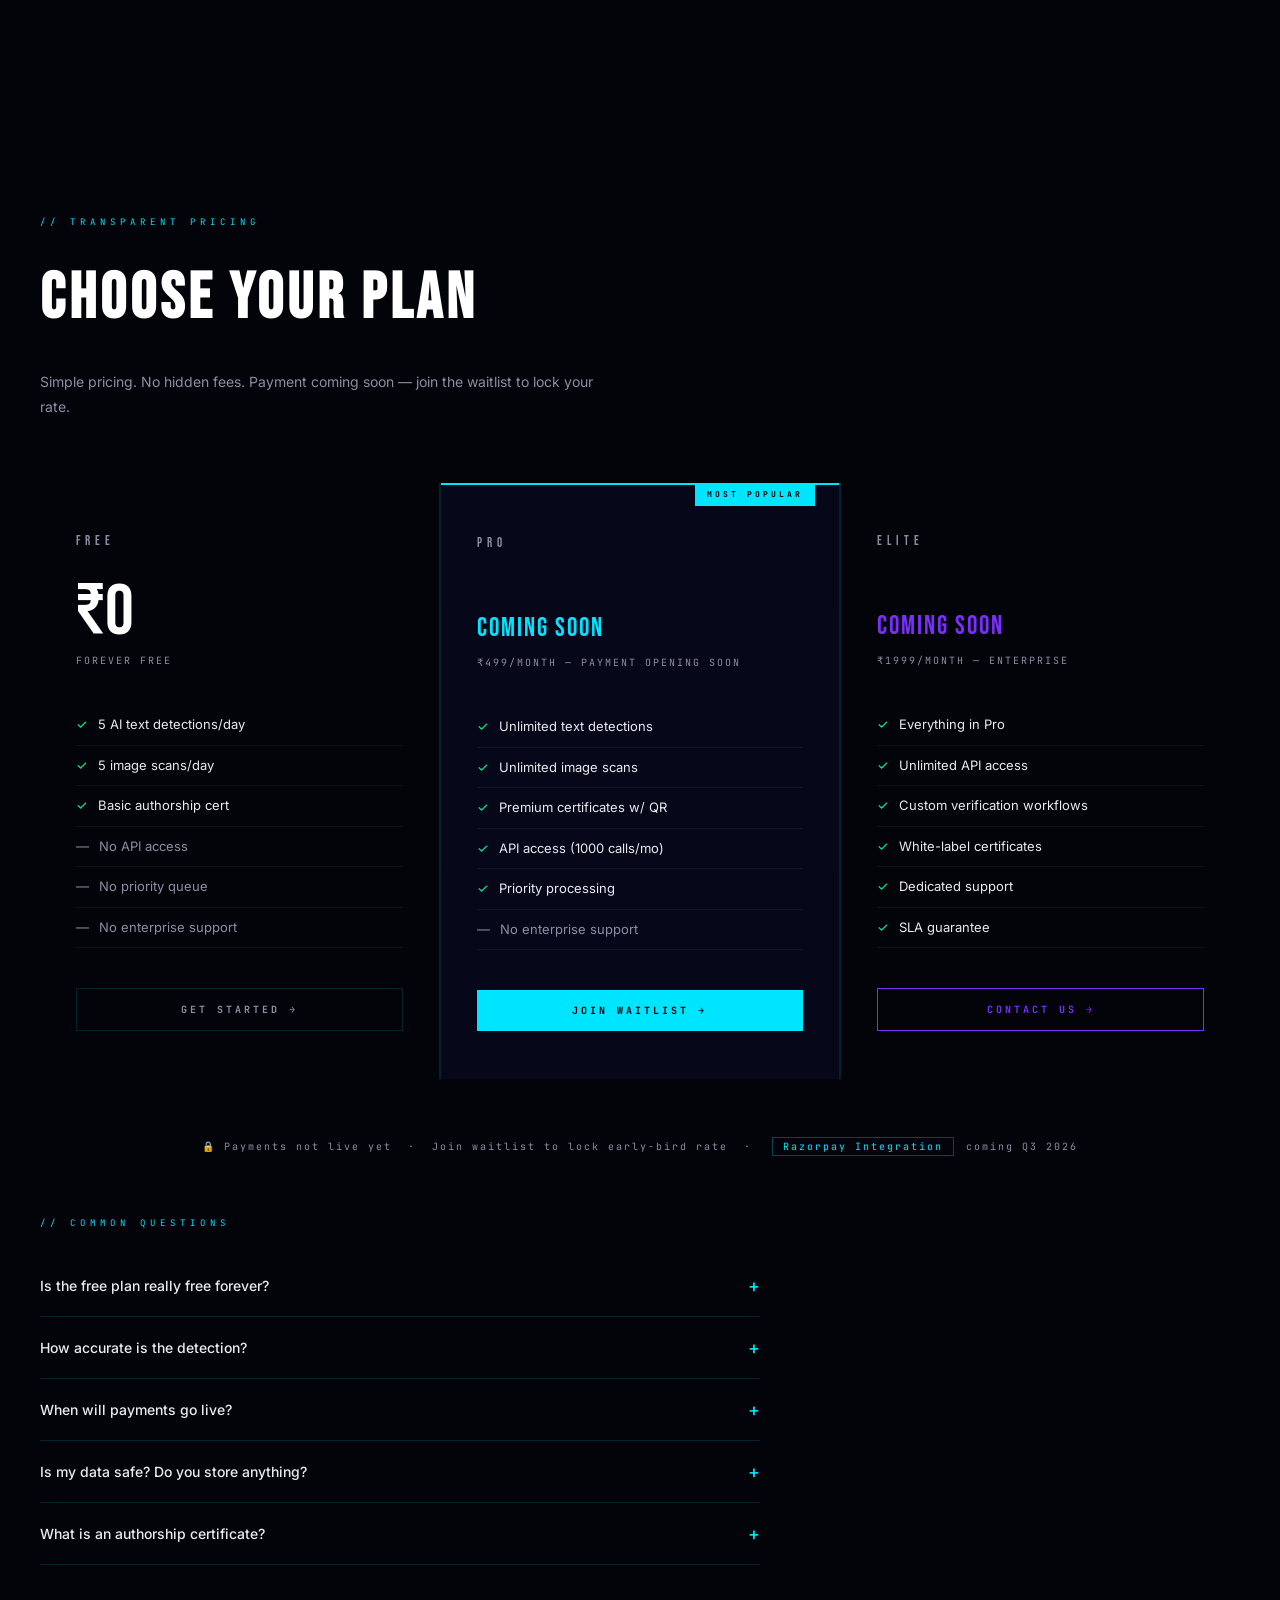
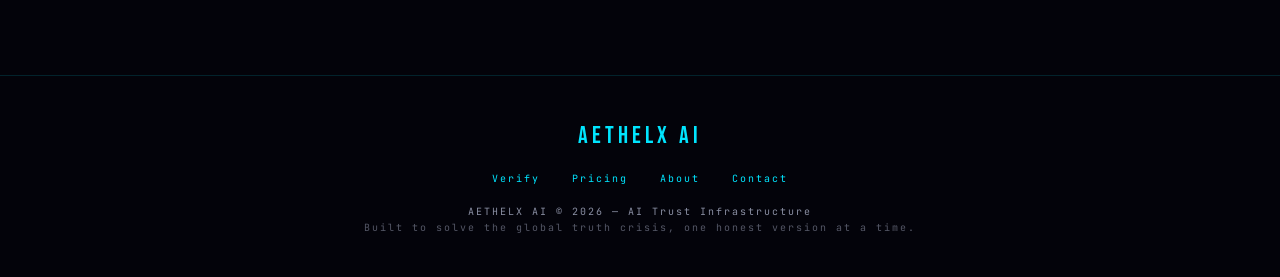
==== commit fedd868c: "Add AI Prompt Finder tool link to index.html Added a new tool link for AI Prompt Finder with descrip" ====
--- a/index.html
+++ b/index.html
@@ -72,6 +72,12 @@
       <span class="tool-icon">🎙️</span>
       <div class="tool-name">Voice Cloning Detector</div>
       <p>Upload an audio clip to check whether it's a real human voice or an AI-cloned voice — the kind used in phone scams.</p>
+      <span class="go">Open tool →</span>
+    </a>
+    <a href="prompt-finder.html" class="tools-nav-card reveal">
+      <span class="tool-icon">🎨</span>
+      <div class="tool-name">AI Prompt Finder</div>
+      <p>Upload any image and get a reconstructed prompt guess — fun for reverse-engineering your favorite AI art.</p>
       <span class="go">Open tool →</span>
     </a>
   </div>
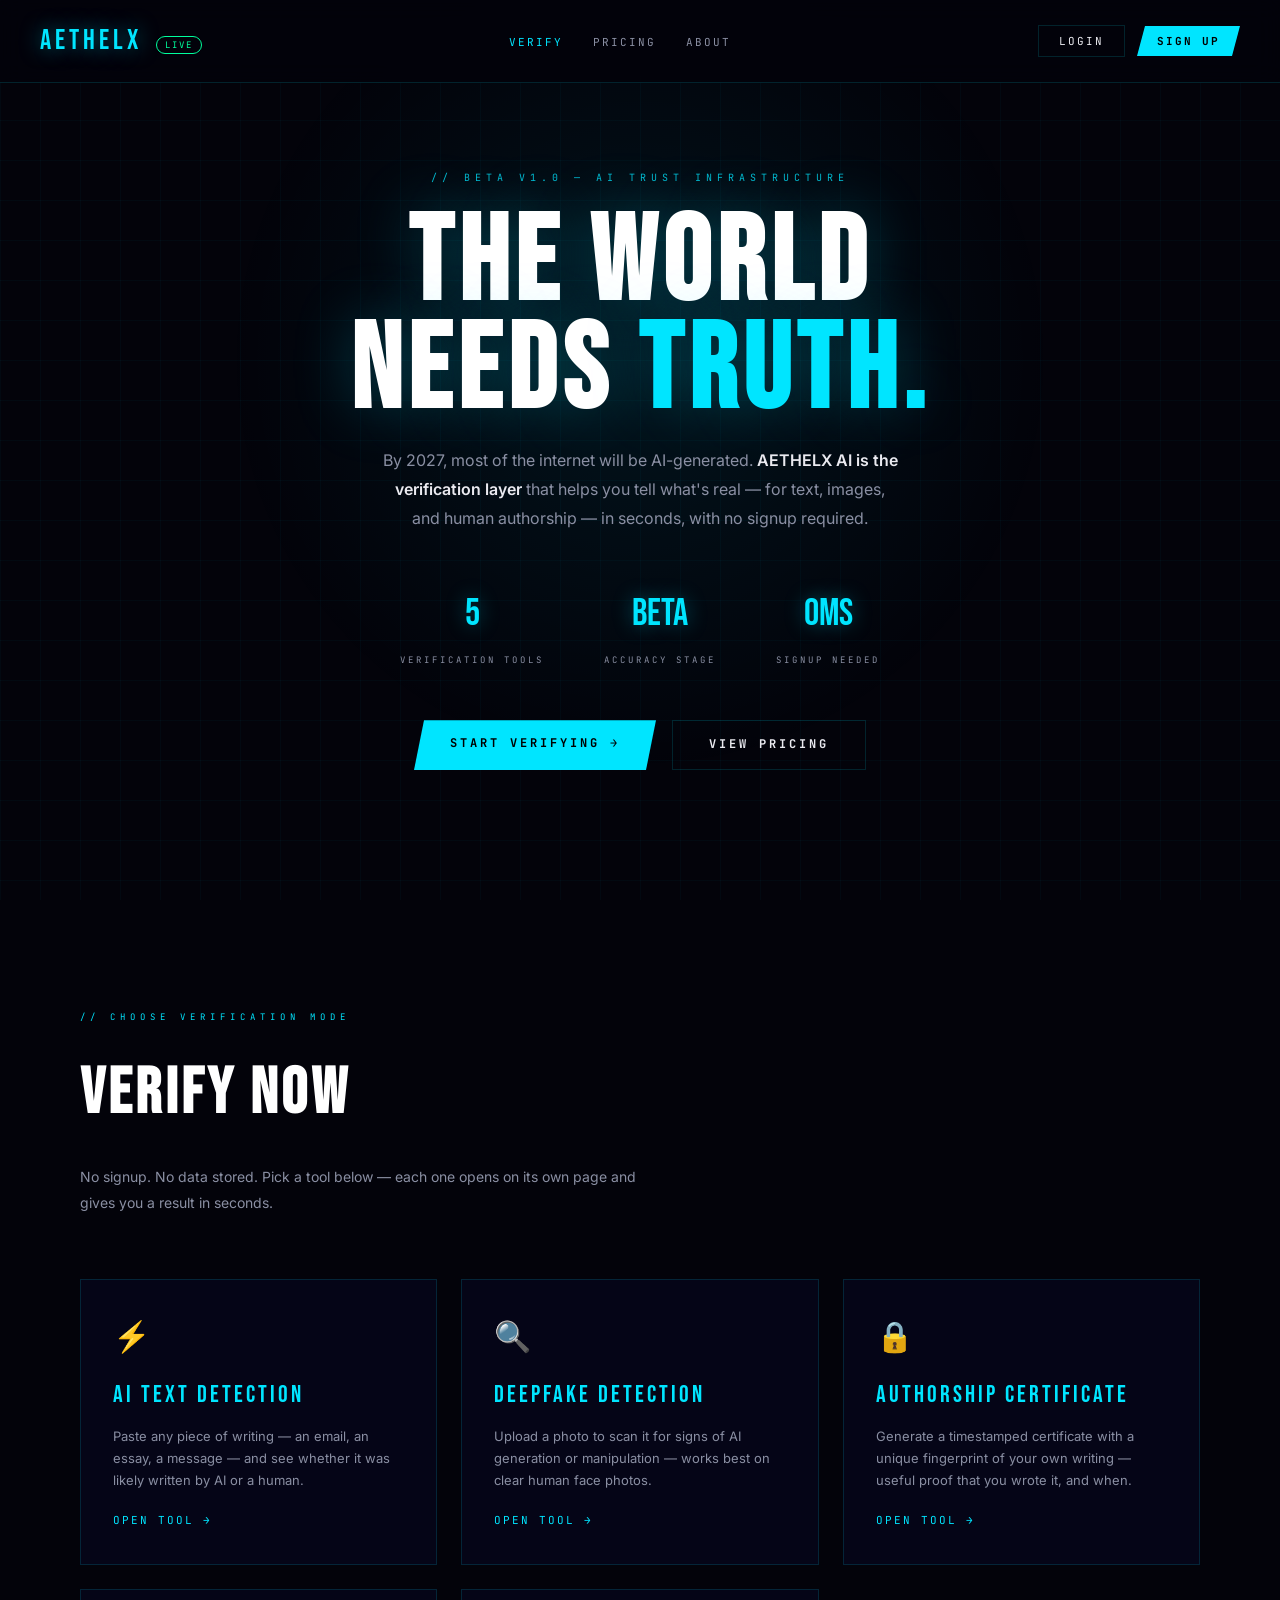
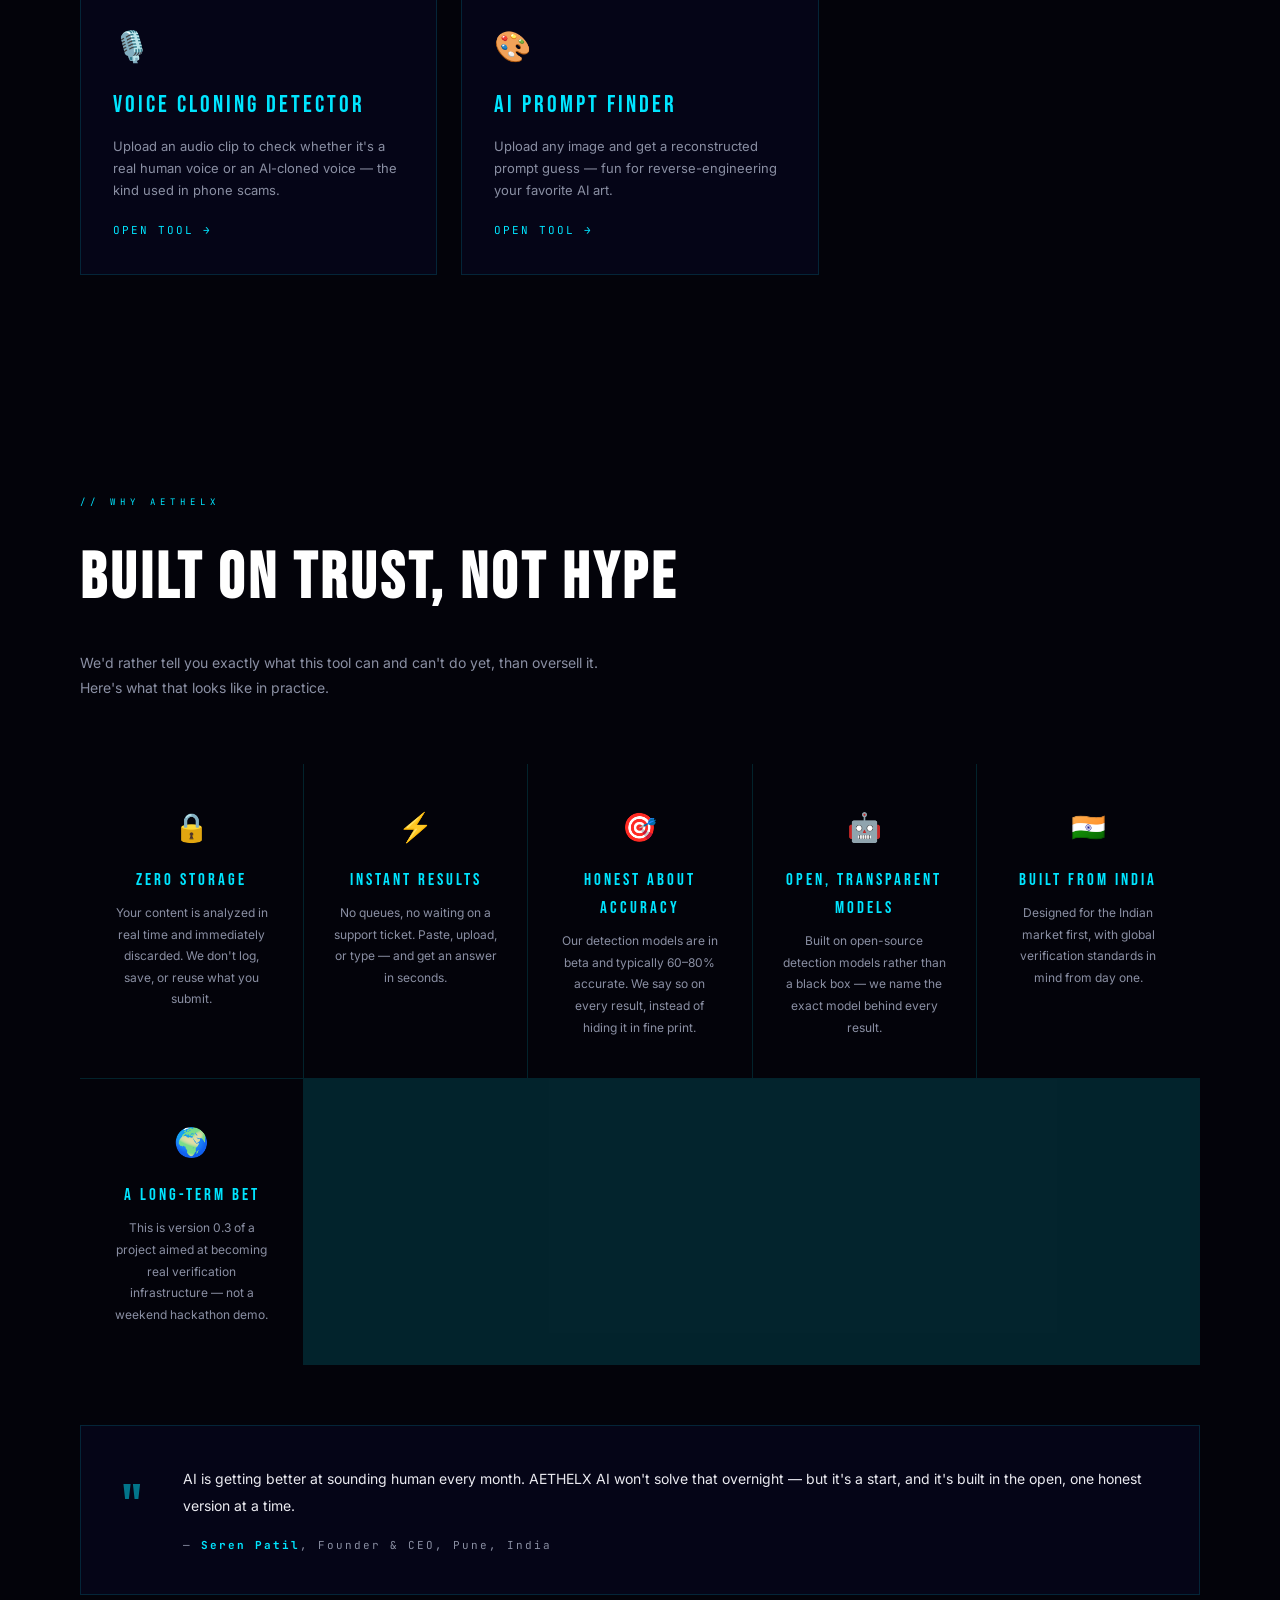
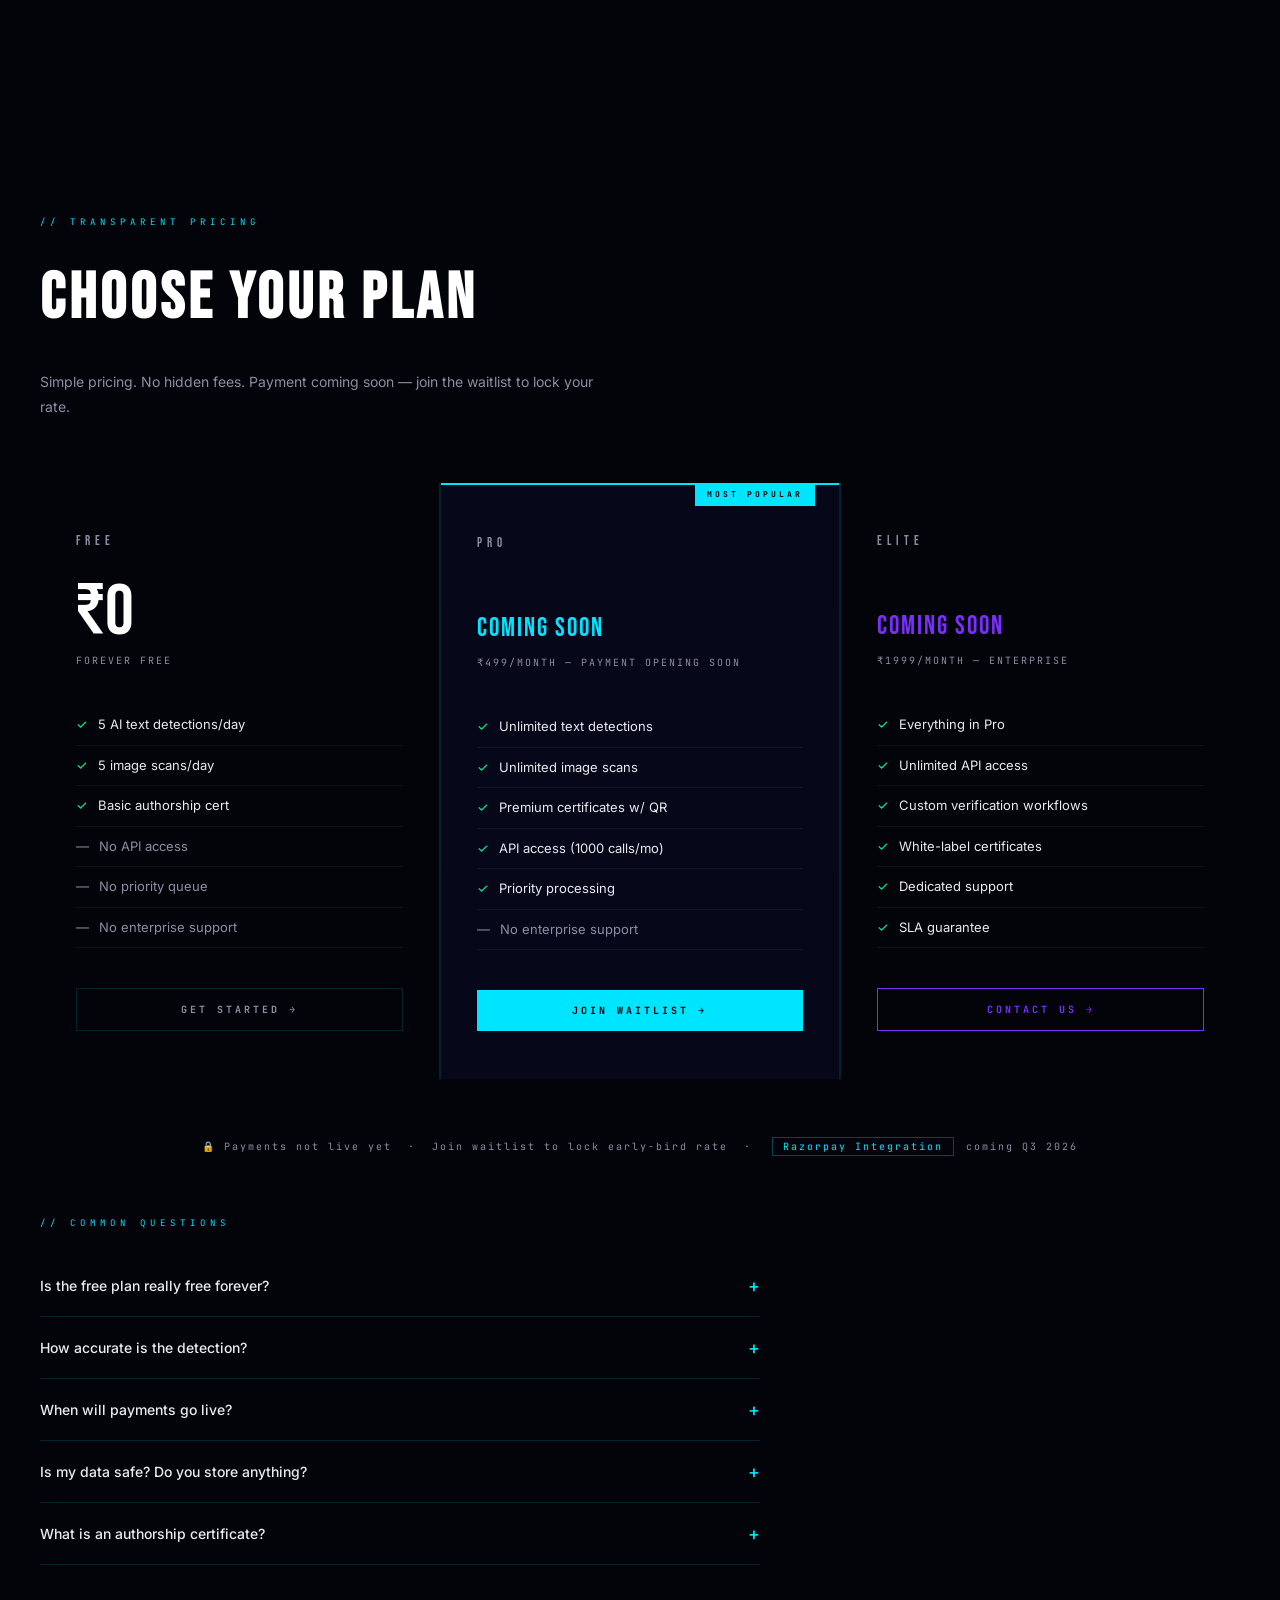
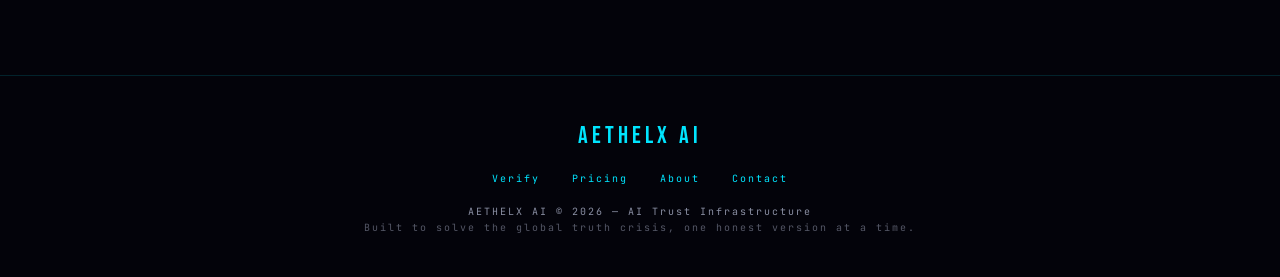
==== commit 6e650780: "Add download buttons, fix stats, rebuild prompt finder client-side" ====
--- a/index.html
+++ b/index.html
@@ -27,11 +27,11 @@
 </nav>
 
 <div class="hero">
-  <p class="hero-tag">// Beta v0.3 — AI Trust Infrastructure</p>
+  <p class="hero-tag">// Beta v1.0 — AI Trust Infrastructure</p>
   <h1>THE WORLD<br>NEEDS <span>TRUTH.</span></h1>
   <p class="hero-sub">By 2027, most of the internet will be AI-generated. <strong>AETHELX AI is the verification layer</strong> that helps you tell what's real — for text, images, and human authorship — in seconds, with no signup required.</p>
   <div class="hero-stats">
-    <div class="stat"><span class="stat-val">3</span><span class="stat-label">Verification Tools</span></div>
+    <div class="stat"><span class="stat-val">5</span><span class="stat-label">Verification Tools</span></div>
     <div class="stat"><span class="stat-val">Beta</span><span class="stat-label">Accuracy Stage</span></div>
     <div class="stat"><span class="stat-val">0ms</span><span class="stat-label">Signup Needed</span></div>
   </div>
